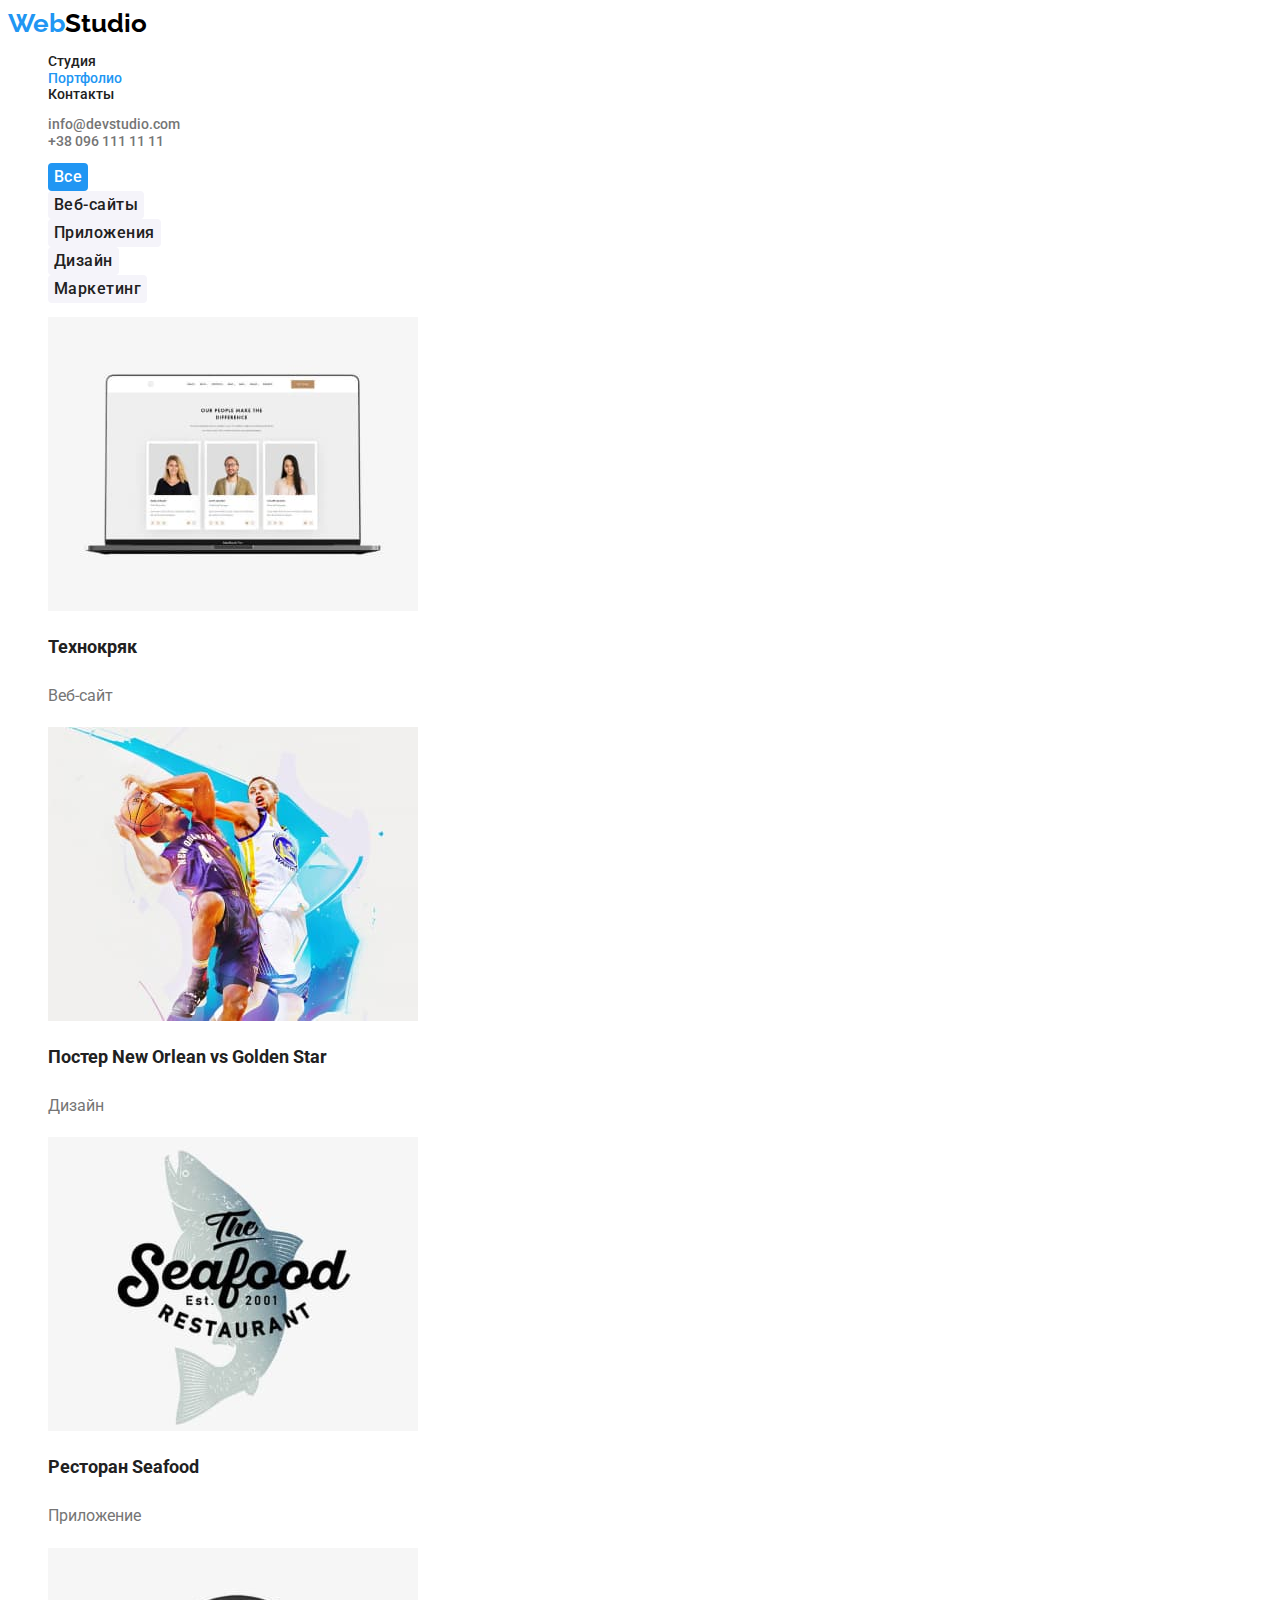
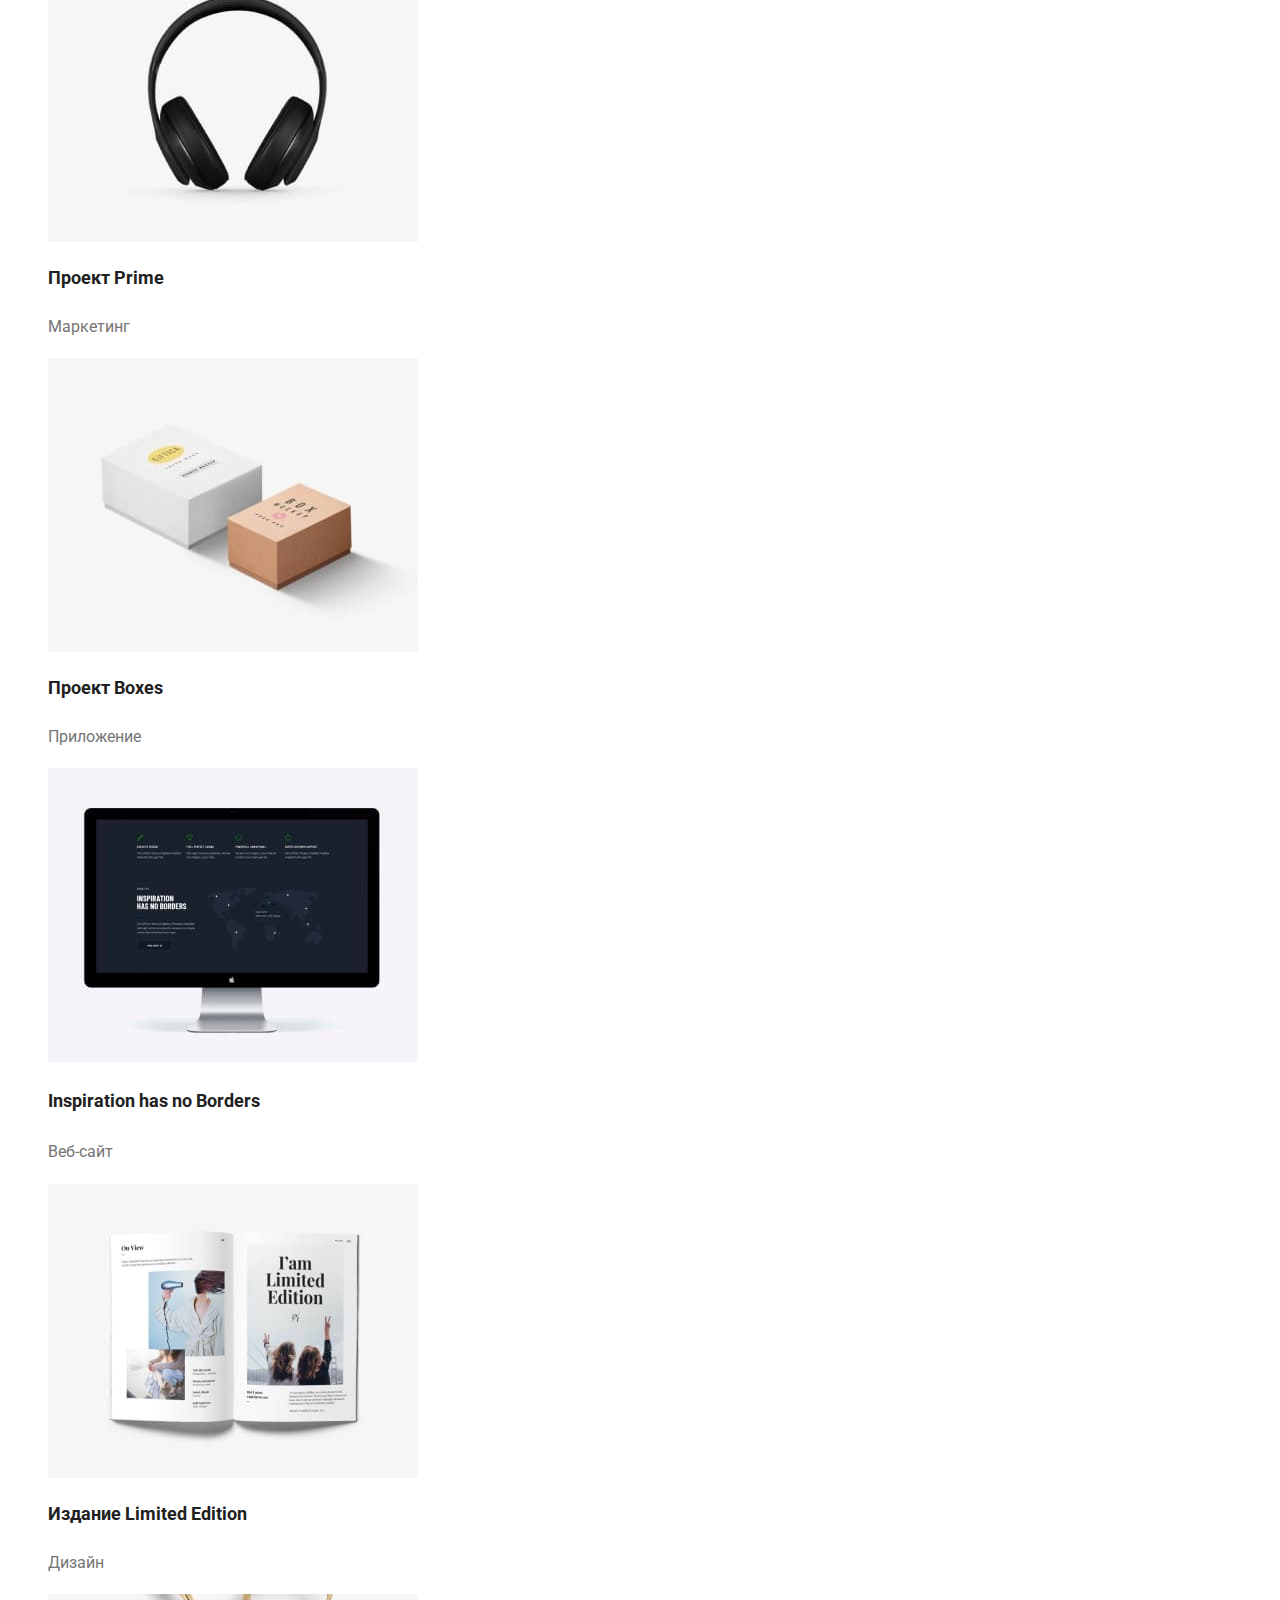
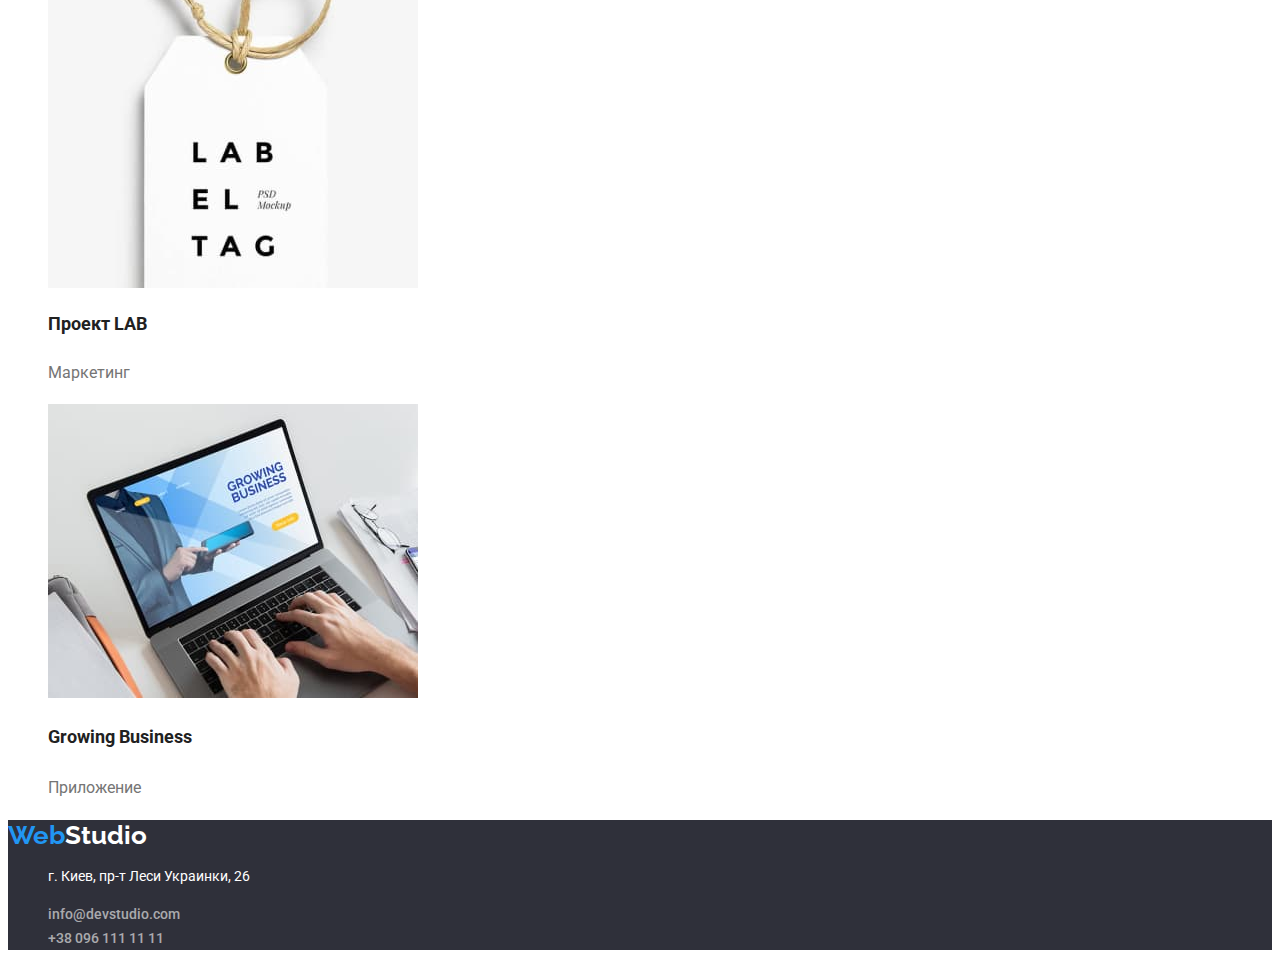
==== portfolio.html @ 25ac6e5a "Initial commit" ====
<!DOCTYPE html>
<html lang="ru">
  <head>
    <meta charset="UTF-8" />
    <meta http-equiv="X-UA-Compatible" content="IE=edge" />
    <meta name="viewport" content="width=device-width, initial-scale=1.0" />
    <title>Портфолио</title>
    <link rel="preconnect" href="https://fonts.googleapis.com" />
    <link rel="preconnect" href="https://fonts.gstatic.com" crossorigin />
    <link
      href="https://fonts.googleapis.com/css2?family=Raleway:wght@700&family=Roboto:wght@400;500;700;900&display=swap"
      rel="stylesheet"
    />
    <link rel="stylesheet" href="./css/styles.css" />
  </head>

  <body>
    <!-- Header section -->
    <header>
      <nav>
        <!-- logo -->
        <a class="logo link" href="./index.html"><span class="logo-web">Web</span>Studio</a>
        <!-- site nav -->
        <ul class="site-nav list">
          <li><a class="link" href="./index.html">Студия</a></li>
          <li><a class="link current" href="./portfolio.html">Портфолио</a></li>
          <li><a class="link" href="#">Контакты</a></li>
        </ul>
      </nav>

      <ul class="site-contacts list">
        <li><a class="link" href="mailto:info@devstudio.com">info@devstudio.com</a></li>
        <li><a class="link" href="tel:+380961111111">+38 096 111 11 11</a></li>
      </ul>
    </header>

    <!-- Main section -->
    <main>
      <section>
        <h1 hidden>Портфолио</h1>

        <!-- Sort filters section -->
        <ul class="list">
          <li>
            <button class="button current" type="button">Все</button>
          </li>
          <li>
            <button class="button" type="button">Веб-сайты</button>
          </li>
          <li>
            <button class="button" type="button">Приложения</button>
          </li>
          <li>
            <button class="button" type="button">Дизайн</button>
          </li>
          <li>
            <button class="button" type="button">Маркетинг</button>
          </li>
        </ul>

        <!-- Portfolio section -->
        <ul class="list">
          <li>
            <a class="link" href="#">
              <img
                src="./images/portfolio-techno.jpg"
                alt="Ноутбук с открытым сайтом на экране."
                width="370"
                height="294"
              />
              <h2 class="portfolio-title-item">Технокряк</h2>
              <p class="section-text">Веб-сайт</p></a
            >
          </li>
          <li>
            <a class="link" href="#"
              ><img
                src="./images/portfolio-poster-no-vs-gs.jpg"
                alt="Ярко стилизованая борьба за мяч двух баскетболистов."
                width="370"
                height="294"
              />
              <h2 class="portfolio-title-item">Постер New Orlean vs Golden Star</h2>
              <p class="section-text">Дизайн</p></a
            >
          </li>
          <li>
            <a class="link" href="#"
              ><img
                src="./images/portfolio-seafood-app.jpg"
                alt="Логотип с названием и рыбой на заднем фоне."
                width="370"
                height="294"
              />
              <h2 class="portfolio-title-item">Ресторан Seafood</h2>
              <p class="section-text">Приложение</p>
            </a>
          </li>
          <li>
            <a class="link" href="#"
              ><img
                src="./images/portfolio-prime.jpg"
                alt="Полноразмерные наушники."
                width="370"
                height="294"
              />
              <h2 class="portfolio-title-item">Проект Prime</h2>
              <p class="section-text">Маркетинг</p></a
            >
          </li>
          <li>
            <a class="link" href="#"
              ><img
                src="./images/portfolio-boxes-app.jpg"
                alt="Две коробки с надписями и логотипами на них."
                width="370"
                height="294"
              />
              <h2 class="portfolio-title-item">Проект Boxes</h2>
              <p class="section-text">Приложение</p></a
            >
          </li>
          <li>
            <a class="link" href="#"
              ><img
                src="./images/portfolio-inb-web.jpg"
                alt="Монитор, на нем открыт сайт."
                width="370"
                height="294"
              />
              <h3 class="portfolio-title-item">Inspiration has no Borders</h3>
              <p class="section-text">Веб-сайт</p></a
            >
          </li>
          <li>
            <a class="link" href="#"
              ><img
                src="./images/portfolio-book-le-dis.jpg"
                alt="Раскрытая книга с картинками."
                width="370"
                height="294"
              />
              <h2 class="portfolio-title-item">Издание Limited Edition</h2>
              <p class="section-text">Дизайн</p></a
            >
          </li>
          <li>
            <a class="link" href="#"
              ><img
                src="./images/portfolio-lab-prj.jpg"
                alt="Ярлык с надписью на веревочке."
                width="370"
                height="294"
              />
              <h2 class="portfolio-title-item">Проект LAB</h2>
              <p class="section-text">Маркетинг</p></a
            >
          </li>
          <li>
            <a class="link" href="#"
              ><img
                src="./images/portfolio-gb-app.jpg"
                alt="Ноутбук за которым работают, на экране запущно приложение."
                width="370"
                height="294"
              />
              <h3 class="portfolio-title-item">Growing Business</h3>
              <p class="section-text">Приложение</p></a
            >
          </li>
        </ul>
      </section>
    </main>

    <!-- Footer section -->
    <footer class="footer-section">
      <!-- logo -->
      <a class="logo link" href="./index.html"
        ><span class="logo-web">Web</span><span class="footer-logo-studio">Studio</span></a
      >

      <address class="footer-site-contacts">
        <ul class="site-contacts list">
          <li><p class="address">г. Киев, пр-т Леси Украинки, 26</p></li>
          <li><a class="link" href="mailto:info@devstudio.com">info@devstudio.com</a></li>
          <li><a class="link" href="tel:+380961111111">+38 096 111 11 11</a></li>
        </ul>
      </address>
    </footer>
  </body>
</html>
---- css/styles.css ----
:root {
  --main-bcg-color: #ffffff;
  --main-txt-color: #757575;
  --brand-accent-color: #2196f3;
  --accent-btn-color: #188ce8;
  --color-nav: #212121;
  --logo-color-part: #000000;
  --button-static-color: #f5f4fa;
  --hero-footer-bcg: #2f303a;
}

/* *==================================================* */
body {
  color: var(--main-txt-color);
  font-family: 'Roboto', sans-serif;
  font-size: 14px;
}

.list {
  list-style: none;
}

.link {
  text-decoration: none;
  font-family: inherit;
}

/* *==================================================* */

/* ************** Studio page ************** */

/* * Header section * */
.logo {
  color: var(--logo-color-part);
  font-family: 'Raleway', sans-serif;
  font-weight: 700;
  font-size: 26px;
  line-height: 1.2;
}
.logo-web {
  color: var(--brand-accent-color);
}
/* site nav */
.site-nav .link {
  color: var(--color-nav);
  font-weight: 500;
  font-size: 14px;
  line-height: 1.1;
}

.site-nav .link:hover,
.site-nav .link:focus {
  color: var(--brand-accent-color);
}

.site-nav .link.current {
  color: var(--brand-accent-color);
}

/* site contacts */
.site-contacts .link {
  color: var(--main-txt-color);
  font-weight: 500;
  font-size: 14px;
  line-height: 1.1;
}

.site-contacts .link:hover,
.site-contacts .link:focus {
  color: var(--brand-accent-color);
}

/* *=================================================* */

/* *Hero section* */
.hero {
  background-color: var(--hero-footer-bcg);
}

.hero-title {
  color: var(--main-bcg-color);
  font-weight: 900;
  font-size: 44px;
  line-height: 1.4;
  text-align: center;
  text-transform: uppercase;
}

/* *Hero button* */
.hero-button {
  border: none;
  color: var(--main-bcg-color);
  font-family: inherit;
  font-weight: 700;
  font-size: 16px;
  line-height: 1.88;
  letter-spacing: 0.06em;

  background: var(--brand-accent-color);
  box-shadow: 0px 4px 4px rgba(0, 0, 0, 0.15);
  border-radius: 4px;
}

.hero-button:hover,
.hero-button:focus {
  cursor: pointer;

  background-color: var(--accent-btn-color);
}

/* *==================================================* */

/* *What are we doing section* */
.section-title {
  color: var(--color-nav);
  font-weight: 700;
  font-size: 36px;
  line-height: 1.2;
}

.section-title-item {
  color: var(--color-nav);
  font-weight: 700;
  font-size: 14px;
  line-height: 1.1;
  text-transform: uppercase;
}

.section-text {
  font-size: 14px;
  line-height: 1.7;
}

/* *Our team section* */
.team {
  background-color: var(--button-static-color);
}

.team-item {
  background-color: var(--main-bcg-color);
}

.team-title-item {
  color: var(--color-nav);
  font-weight: 500;
  font-size: 16px;
  line-height: 1.2;
}

.team-text {
  font-size: 16px;
  line-height: 1.2;
}

/* *==================================================* */

/* *Footer section* */
.footer-section {
  background-color: var(--hero-footer-bcg);
}
.footer-logo-studio {
  color: var(--main-bcg-color);
}
.address {
  color: var(--main-bcg-color);
  font-style: normal;
  font-size: 14px;
  line-height: 1.7;
}
.footer-site-contacts .link {
  color: rgba(255, 255, 255, 0.6);
  font-style: normal;
  font-size: 14px;
  line-height: 1.7;
}
/* *==================================================* */

/* ************** Portfolio page ************** */

/* *Portfolio section* */
.portfolio-title-item {
  color: var(--color-nav);
  font-weight: 700;
  font-size: 18px;
  line-height: 2;
}

.section-text {
  color: var(--main-txt-color);
  font-size: 16px;
  line-height: 1.9;
}
/* *Button* */
.button {
  border: none;
  color: var(--color-nav);
  font-family: inherit;
  font-weight: 500;
  font-size: 16px;
  line-height: 1.62;
  letter-spacing: 0.03em;

  background: var(--button-static-color);
  border-radius: 4px;
}

.button.current {
  background: var(--brand-accent-color);
  color: var(--main-bcg-color);
}

.button:hover,
.button:focus {
  cursor: pointer;
  border: none;
  color: var(--main-bcg-color);

  background: var(--brand-accent-color);
  box-shadow: 0px 3px 1px rgba(0, 0, 0, 0.1), 0px 1px 2px rgba(0, 0, 0, 0.08),
    0px 2px 2px rgba(0, 0, 0, 0.12);
  border-radius: 4px;
}
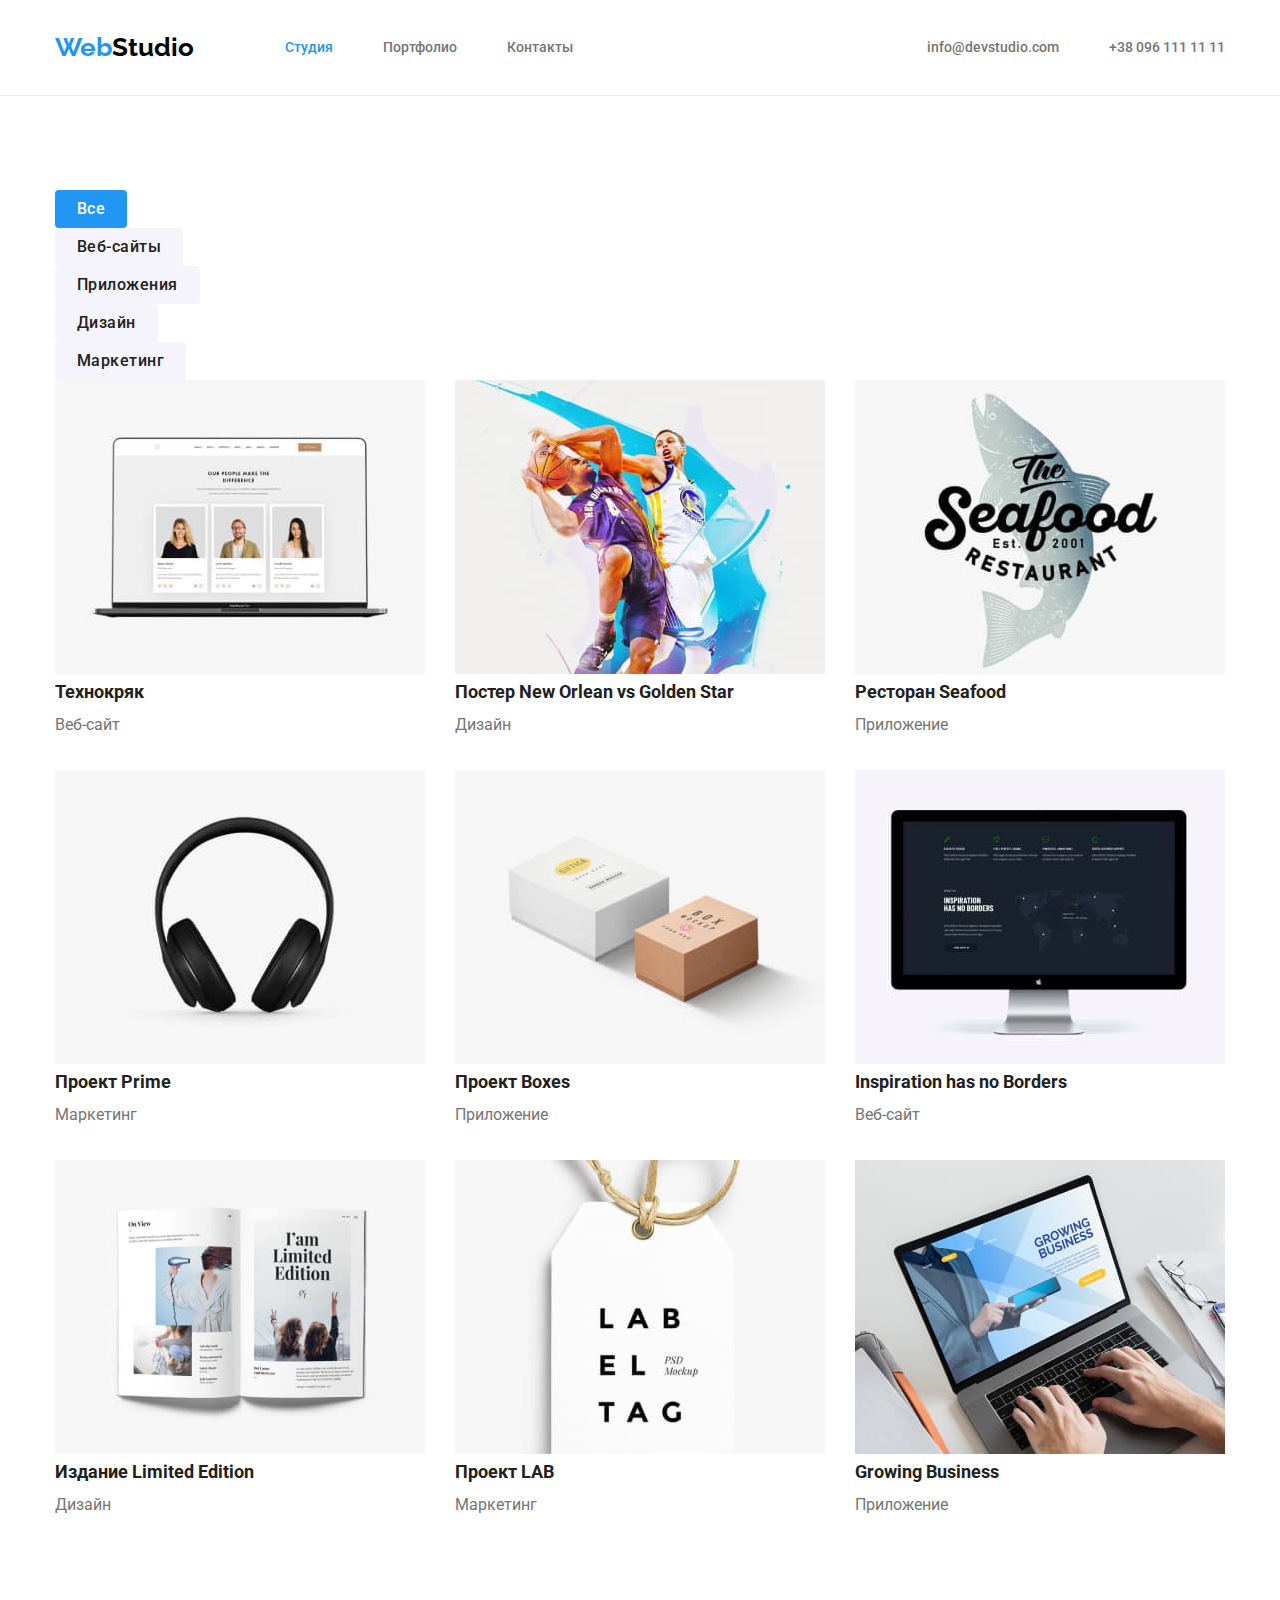
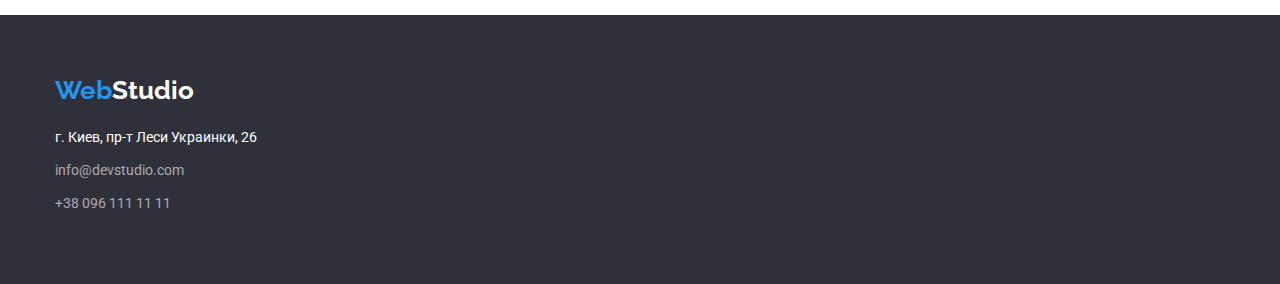
==== commit e7813634: "Добавляет позиционирование Header & footer" ====
--- a/portfolio.html
+++ b/portfolio.html
@@ -11,181 +11,239 @@
       href="https://fonts.googleapis.com/css2?family=Raleway:wght@700&family=Roboto:wght@400;500;700;900&display=swap"
       rel="stylesheet"
     />
+    <link
+      rel="stylesheet"
+      href="https://cdnjs.cloudflare.com/ajax/libs/modern-normalize/1.1.0/modern-normalize.min.css"
+    />
     <link rel="stylesheet" href="./css/styles.css" />
   </head>
 
   <body>
     <!-- Header section -->
-    <header>
-      <nav>
-        <!-- logo -->
-        <a class="logo link" href="./index.html"><span class="logo-web">Web</span>Studio</a>
-        <!-- site nav -->
-        <ul class="site-nav list">
-          <li><a class="link" href="./index.html">Студия</a></li>
-          <li><a class="link current" href="./portfolio.html">Портфолио</a></li>
-          <li><a class="link" href="#">Контакты</a></li>
+
+    <header class="header">
+      <div class="container header-container">
+        <!-- Site navigation -->
+        <nav class="nav">
+          <!-- logo -->
+          <div class="header-logo">
+            <a class="logo link" href="./index.html"><span class="logo-web">Web</span>Studio</a>
+          </div>
+
+          <!-- site nav -->
+          <ul class="site-nav list">
+            <li class="site-nav-item"><a class="link current" href="./index.html">Студия</a></li>
+            <li class="site-nav-item"><a class="link" href="./portfolio.html">Портфолио</a></li>
+            <li class="site-nav-item"><a class="link" href="#">Контакты</a></li>
+          </ul>
+        </nav>
+
+        <!-- Site contacts -->
+
+        <ul class="header-site-contacts list">
+          <li class="site-nav-item">
+            <a class="link" href="mailto:info@devstudio.com">info@devstudio.com</a>
+          </li>
+          <li class="site-nav-item">
+            <a class="link" href="tel:+380961111111">+38 096 111 11 11</a>
+          </li>
         </ul>
-      </nav>
-
-      <ul class="site-contacts list">
-        <li><a class="link" href="mailto:info@devstudio.com">info@devstudio.com</a></li>
-        <li><a class="link" href="tel:+380961111111">+38 096 111 11 11</a></li>
-      </ul>
+      </div>
     </header>
 
     <!-- Main section -->
     <main>
-      <section>
-        <h1 hidden>Портфолио</h1>
-
-        <!-- Sort filters section -->
-        <ul class="list">
-          <li>
-            <button class="button current" type="button">Все</button>
-          </li>
-          <li>
-            <button class="button" type="button">Веб-сайты</button>
-          </li>
-          <li>
-            <button class="button" type="button">Приложения</button>
-          </li>
-          <li>
-            <button class="button" type="button">Дизайн</button>
-          </li>
-          <li>
-            <button class="button" type="button">Маркетинг</button>
-          </li>
-        </ul>
-
-        <!-- Portfolio section -->
-        <ul class="list">
-          <li>
-            <a class="link" href="#">
-              <img
-                src="./images/portfolio-techno.jpg"
-                alt="Ноутбук с открытым сайтом на экране."
-                width="370"
-                height="294"
-              />
-              <h2 class="portfolio-title-item">Технокряк</h2>
-              <p class="section-text">Веб-сайт</p></a
-            >
-          </li>
-          <li>
-            <a class="link" href="#"
-              ><img
-                src="./images/portfolio-poster-no-vs-gs.jpg"
-                alt="Ярко стилизованая борьба за мяч двух баскетболистов."
-                width="370"
-                height="294"
-              />
-              <h2 class="portfolio-title-item">Постер New Orlean vs Golden Star</h2>
-              <p class="section-text">Дизайн</p></a
-            >
-          </li>
-          <li>
-            <a class="link" href="#"
-              ><img
-                src="./images/portfolio-seafood-app.jpg"
-                alt="Логотип с названием и рыбой на заднем фоне."
-                width="370"
-                height="294"
-              />
-              <h2 class="portfolio-title-item">Ресторан Seafood</h2>
-              <p class="section-text">Приложение</p>
-            </a>
-          </li>
-          <li>
-            <a class="link" href="#"
-              ><img
-                src="./images/portfolio-prime.jpg"
-                alt="Полноразмерные наушники."
-                width="370"
-                height="294"
-              />
-              <h2 class="portfolio-title-item">Проект Prime</h2>
-              <p class="section-text">Маркетинг</p></a
-            >
-          </li>
-          <li>
-            <a class="link" href="#"
-              ><img
-                src="./images/portfolio-boxes-app.jpg"
-                alt="Две коробки с надписями и логотипами на них."
-                width="370"
-                height="294"
-              />
-              <h2 class="portfolio-title-item">Проект Boxes</h2>
-              <p class="section-text">Приложение</p></a
-            >
-          </li>
-          <li>
-            <a class="link" href="#"
-              ><img
-                src="./images/portfolio-inb-web.jpg"
-                alt="Монитор, на нем открыт сайт."
-                width="370"
-                height="294"
-              />
-              <h3 class="portfolio-title-item">Inspiration has no Borders</h3>
-              <p class="section-text">Веб-сайт</p></a
-            >
-          </li>
-          <li>
-            <a class="link" href="#"
-              ><img
-                src="./images/portfolio-book-le-dis.jpg"
-                alt="Раскрытая книга с картинками."
-                width="370"
-                height="294"
-              />
-              <h2 class="portfolio-title-item">Издание Limited Edition</h2>
-              <p class="section-text">Дизайн</p></a
-            >
-          </li>
-          <li>
-            <a class="link" href="#"
-              ><img
-                src="./images/portfolio-lab-prj.jpg"
-                alt="Ярлык с надписью на веревочке."
-                width="370"
-                height="294"
-              />
-              <h2 class="portfolio-title-item">Проект LAB</h2>
-              <p class="section-text">Маркетинг</p></a
-            >
-          </li>
-          <li>
-            <a class="link" href="#"
-              ><img
-                src="./images/portfolio-gb-app.jpg"
-                alt="Ноутбук за которым работают, на экране запущно приложение."
-                width="370"
-                height="294"
-              />
-              <h3 class="portfolio-title-item">Growing Business</h3>
-              <p class="section-text">Приложение</p></a
-            >
-          </li>
-        </ul>
+      <section class="section">
+        <div class="container">
+          <h1 hidden>Портфолио</h1>
+
+          <!-- Sort filters section -->
+          <ul class="list">
+            <li>
+              <button class="button current" type="button">Все</button>
+            </li>
+            <li>
+              <button class="button" type="button">Веб-сайты</button>
+            </li>
+            <li>
+              <button class="button" type="button">Приложения</button>
+            </li>
+            <li>
+              <button class="button" type="button">Дизайн</button>
+            </li>
+            <li>
+              <button class="button" type="button">Маркетинг</button>
+            </li>
+          </ul>
+
+          <!-- Portfolio section -->
+          <ul class="portfolio list">
+            <li class="portfolio-item">
+              <div class="portfolio-card">
+                <a class="link" href="#">
+                  <img
+                    src="./images/portfolio-techno.jpg"
+                    alt="Ноутбук с открытым сайтом на экране."
+                    width="370"
+                    height="294"
+                  />
+                  <h2 class="portfolio-title-item">Технокряк</h2>
+                  <p class="section-text">Веб-сайт</p></a
+                >
+              </div>
+            </li>
+
+            <li class="portfolio-item">
+              <div class="portfolio-card">
+                <a class="link" href="#"
+                  ><img
+                    src="./images/portfolio-poster-no-vs-gs.jpg"
+                    alt="Ярко стилизованая борьба за мяч двух баскетболистов."
+                    width="370"
+                    height="294"
+                  />
+                  <h2 class="portfolio-title-item">Постер New Orlean vs Golden Star</h2>
+                  <p class="section-text">Дизайн</p></a
+                >
+              </div>
+            </li>
+
+            <li class="portfolio-item">
+              <div class="portfolio-card">
+                <a class="link" href="#"
+                  ><img
+                    src="./images/portfolio-seafood-app.jpg"
+                    alt="Логотип с названием и рыбой на заднем фоне."
+                    width="370"
+                    height="294"
+                  />
+                  <h2 class="portfolio-title-item">Ресторан Seafood</h2>
+                  <p class="section-text">Приложение</p>
+                </a>
+              </div>
+            </li>
+
+            <li class="portfolio-item">
+              <div class="portfolio-card">
+                <a class="link" href="#"
+                  ><img
+                    src="./images/portfolio-prime.jpg"
+                    alt="Полноразмерные наушники."
+                    width="370"
+                    height="294"
+                  />
+                  <h2 class="portfolio-title-item">Проект Prime</h2>
+                  <p class="section-text">Маркетинг</p></a
+                >
+              </div>
+            </li>
+
+            <li class="portfolio-item">
+              <div class="portfolio-card">
+                <a class="link" href="#"
+                  ><img
+                    src="./images/portfolio-boxes-app.jpg"
+                    alt="Две коробки с надписями и логотипами на них."
+                    width="370"
+                    height="294"
+                  />
+                  <h2 class="portfolio-title-item">Проект Boxes</h2>
+                  <p class="section-text">Приложение</p></a
+                >
+              </div>
+            </li>
+
+            <li class="portfolio-item">
+              <div class="portfolio-card">
+                <a class="link" href="#"
+                  ><img
+                    src="./images/portfolio-inb-web.jpg"
+                    alt="Монитор, на нем открыт сайт."
+                    width="370"
+                    height="294"
+                  />
+                  <h3 class="portfolio-title-item">Inspiration has no Borders</h3>
+                  <p class="section-text">Веб-сайт</p></a
+                >
+              </div>
+            </li>
+
+            <li class="portfolio-item">
+              <div class="portfolio-card">
+                <a class="link" href="#"
+                  ><img
+                    src="./images/portfolio-book-le-dis.jpg"
+                    alt="Раскрытая книга с картинками."
+                    width="370"
+                    height="294"
+                  />
+                  <h2 class="portfolio-title-item">Издание Limited Edition</h2>
+                  <p class="section-text">Дизайн</p></a
+                >
+              </div>
+            </li>
+
+            <li class="portfolio-item">
+              <div class="portfolio-card">
+                <a class="link" href="#"
+                  ><img
+                    src="./images/portfolio-lab-prj.jpg"
+                    alt="Ярлык с надписью на веревочке."
+                    width="370"
+                    height="294"
+                  />
+                  <h2 class="portfolio-title-item">Проект LAB</h2>
+                  <p class="section-text">Маркетинг</p></a
+                >
+              </div>
+            </li>
+
+            <li class="portfolio-item">
+              <div class="portfolio-card">
+                <a class="link" href="#"
+                  ><img
+                    src="./images/portfolio-gb-app.jpg"
+                    alt="Ноутбук за которым работают, на экране запущно приложение."
+                    width="370"
+                    height="294"
+                  />
+                  <h3 class="portfolio-title-item">Growing Business</h3>
+                  <p class="section-text">Приложение</p></a
+                >
+              </div>
+            </li>
+          </ul>
+        </div>
       </section>
     </main>
 
     <!-- Footer section -->
     <footer class="footer-section">
-      <!-- logo -->
-      <a class="logo link" href="./index.html"
-        ><span class="logo-web">Web</span><span class="footer-logo-studio">Studio</span></a
-      >
-
-      <address class="footer-site-contacts">
-        <ul class="site-contacts list">
-          <li><p class="address">г. Киев, пр-т Леси Украинки, 26</p></li>
-          <li><a class="link" href="mailto:info@devstudio.com">info@devstudio.com</a></li>
-          <li><a class="link" href="tel:+380961111111">+38 096 111 11 11</a></li>
-        </ul>
-      </address>
+      <div class="container">
+        <!-- logo -->
+        <div class="footer-logo">
+          <a class="logo link" href="./index.html"
+            ><span class="logo-web">Web</span><span class="footer-logo-studio">Studio</span></a
+          >
+        </div>
+
+        <!-- Address -->
+        <address class="footer-site-contacts">
+          <ul class="list">
+            <li class="site-contacts-item">
+              <p class="address">г. Киев, пр-т Леси Украинки, 26</p>
+            </li>
+
+            <li class="site-contacts-item">
+              <a class="link" href="mailto:info@devstudio.com">info@devstudio.com</a>
+            </li>
+
+            <li class="site-contacts-item">
+              <a class="link" href="tel:+380961111111">+38 096 111 11 11</a>
+            </li>
+          </ul>
+        </address>
+      </div>
     </footer>
   </body>
 </html>
--- a/css/styles.css
+++ b/css/styles.css
@@ -18,6 +18,8 @@
 
 .list {
   list-style: none;
+  margin: 0;
+  padding: 0;
 }
 
 .link {
@@ -25,26 +27,87 @@
   font-family: inherit;
 }
 
-/* *==================================================* */
-
-/* ************** Studio page ************** */
+img {
+  display: block;
+  max-width: 100%;
+  height: auto;
+}
+
+h1,
+h2,
+h3,
+p {
+  margin-top: 0;
+  margin-bottom: 0;
+}
+/* *==================================================* */
+
+/* * Container * */
+.container {
+  width: 1200px;
+  padding-left: 15px;
+  padding-right: 15px;
+  margin-left: auto;
+  margin-right: auto;
+  /* outline: 1px solid red; */
+}
+
+/* * section * */
+.section {
+  padding-top: 94px;
+  padding-bottom: 94px;
+}
+
+/* ******************* Studio page ******************* */
 
 /* * Header section * */
+.header {
+  border-bottom: 1px solid #ececec;
+}
+
+.header-container {
+  display: flex;
+  margin-top: 32px;
+  margin-bottom: 32px;
+}
+
+/* * Site navigation * */
+.nav {
+  display: flex;
+  align-items: center;
+}
+
+.header-logo {
+  margin-right: 91px;
+}
+
 .logo {
   color: var(--logo-color-part);
   font-family: 'Raleway', sans-serif;
-  font-weight: 700;
   font-size: 26px;
+  font-weight: 700;
   line-height: 1.2;
 }
 .logo-web {
   color: var(--brand-accent-color);
 }
-/* site nav */
+
+/* * site nav * */
+.site-nav {
+  display: flex;
+  align-items: center;
+}
+
+.site-nav .site-nav-item:not(:last-child) {
+  margin-right: 50px;
+}
+
 .site-nav .link {
-  color: var(--color-nav);
+  display: block;
+
+  color: var(--color-nav);
+  font-size: 14px;
   font-weight: 500;
-  font-size: 14px;
   line-height: 1.1;
 }
 
@@ -57,45 +120,67 @@
   color: var(--brand-accent-color);
 }
 
-/* site contacts */
-.site-contacts .link {
+/* * Site contacts * */
+
+.header-site-contacts {
+  display: flex;
+  align-items: center;
+  margin-left: auto;
+  /* margin-top: 32px;
+  margin-bottom: 32px; */
+}
+
+.site-nav-item .link {
+  display: block;
+
   color: var(--main-txt-color);
+  font-size: 14px;
   font-weight: 500;
-  font-size: 14px;
   line-height: 1.1;
 }
 
-.site-contacts .link:hover,
-.site-contacts .link:focus {
+.header-site-contacts .site-nav-item:not(:last-child) {
+  margin-right: 50px;
+}
+
+.header-site-contacts .link:hover,
+.header-site-contacts .link:focus {
   color: var(--brand-accent-color);
 }
 
 /* *=================================================* */
 
-/* *Hero section* */
+/* * Main section * */
 .hero {
+  text-align: center;
+  padding-top: 200px;
+  padding-bottom: 200px;
+
   background-color: var(--hero-footer-bcg);
 }
 
 .hero-title {
-  color: var(--main-bcg-color);
+  margin-bottom: 30px;
+
+  color: var(--main-bcg-color);
+  font-size: 44px;
   font-weight: 900;
-  font-size: 44px;
   line-height: 1.4;
-  text-align: center;
   text-transform: uppercase;
 }
 
 /* *Hero button* */
 .hero-button {
-  border: none;
   color: var(--main-bcg-color);
   font-family: inherit;
-  font-weight: 700;
-  font-size: 16px;
+  font-size: 16px;
+  font-weight: 700;
   line-height: 1.88;
   letter-spacing: 0.06em;
 
+  padding: 10px 32px;
+
+  border: none;
   background: var(--brand-accent-color);
   box-shadow: 0px 4px 4px rgba(0, 0, 0, 0.15);
   border-radius: 4px;
@@ -107,29 +192,57 @@
 
   background-color: var(--accent-btn-color);
 }
-
-/* *==================================================* */
-
-/* *What are we doing section* */
-.section-title {
-  color: var(--color-nav);
-  font-weight: 700;
-  font-size: 36px;
-  line-height: 1.2;
+/* *==================================================* */
+
+/* * What are we doing section * */
+
+/* * About section * */
+.about {
+}
+
+/* * Section list * */
+.section-list {
 }
 
 .section-title-item {
-  color: var(--color-nav);
-  font-weight: 700;
-  font-size: 14px;
+  text-align: left;
+
+  color: var(--color-nav);
+  font-size: 14px;
+  font-weight: 700;
   line-height: 1.1;
   text-transform: uppercase;
 }
 
 .section-text {
+  text-align: left;
+  width: 270px;
+
   font-size: 14px;
   line-height: 1.7;
 }
+
+.section-list > .section-list-item:not(:last-child) {
+  margin-right: 30px;
+}
+
+.section-title {
+  margin-bottom: 50px;
+  text-align: center;
+
+  color: var(--color-nav);
+  font-size: 36px;
+  font-weight: 700;
+  line-height: 1.2;
+}
+
+/* * Section images * */
+
+.section-img {
+  display: flex;
+  justify-content: space-between;
+}
+/* *==================================================* */
 
 /* *Our team section* */
 .team {
@@ -157,22 +270,36 @@
 /* *Footer section* */
 .footer-section {
   background-color: var(--hero-footer-bcg);
-}
+  padding-top: 60px;
+  padding-bottom: 60px;
+}
+
+/* * logo * */
+.footer-logo {
+  margin-bottom: 20px;
+}
+
 .footer-logo-studio {
   color: var(--main-bcg-color);
 }
-.address {
-  color: var(--main-bcg-color);
-  font-style: normal;
-  font-size: 14px;
-  line-height: 1.7;
-}
+
+/* * Address  * */
+
 .footer-site-contacts .link {
   color: rgba(255, 255, 255, 0.6);
   font-style: normal;
   font-size: 14px;
   line-height: 1.7;
 }
+.site-contacts-item {
+  margin-bottom: 9px;
+}
+.address {
+  color: var(--main-bcg-color);
+  font-style: normal;
+  font-size: 14px;
+  line-height: 1.7;
+}
 /* *==================================================* */
 
 /* ************** Portfolio page ************** */
@@ -202,6 +329,9 @@
 
   background: var(--button-static-color);
   border-radius: 4px;
+
+  padding: 6px 22px;
+  text-align: center;
 }
 
 .button.current {
@@ -220,3 +350,19 @@
     0px 2px 2px rgba(0, 0, 0, 0.12);
   border-radius: 4px;
 }
+/* ********************************************************************************** */
+.portfolio {
+  display: flex;
+  flex-wrap: wrap;
+
+  margin-left: -30px;
+  margin-top: -30px;
+}
+.portfolio > .portfolio-item {
+  flex-basis: calc(100% / 3 - 30px);
+  margin-left: 30px;
+  margin-top: 30px;
+}
+
+.portfolio-card {
+}
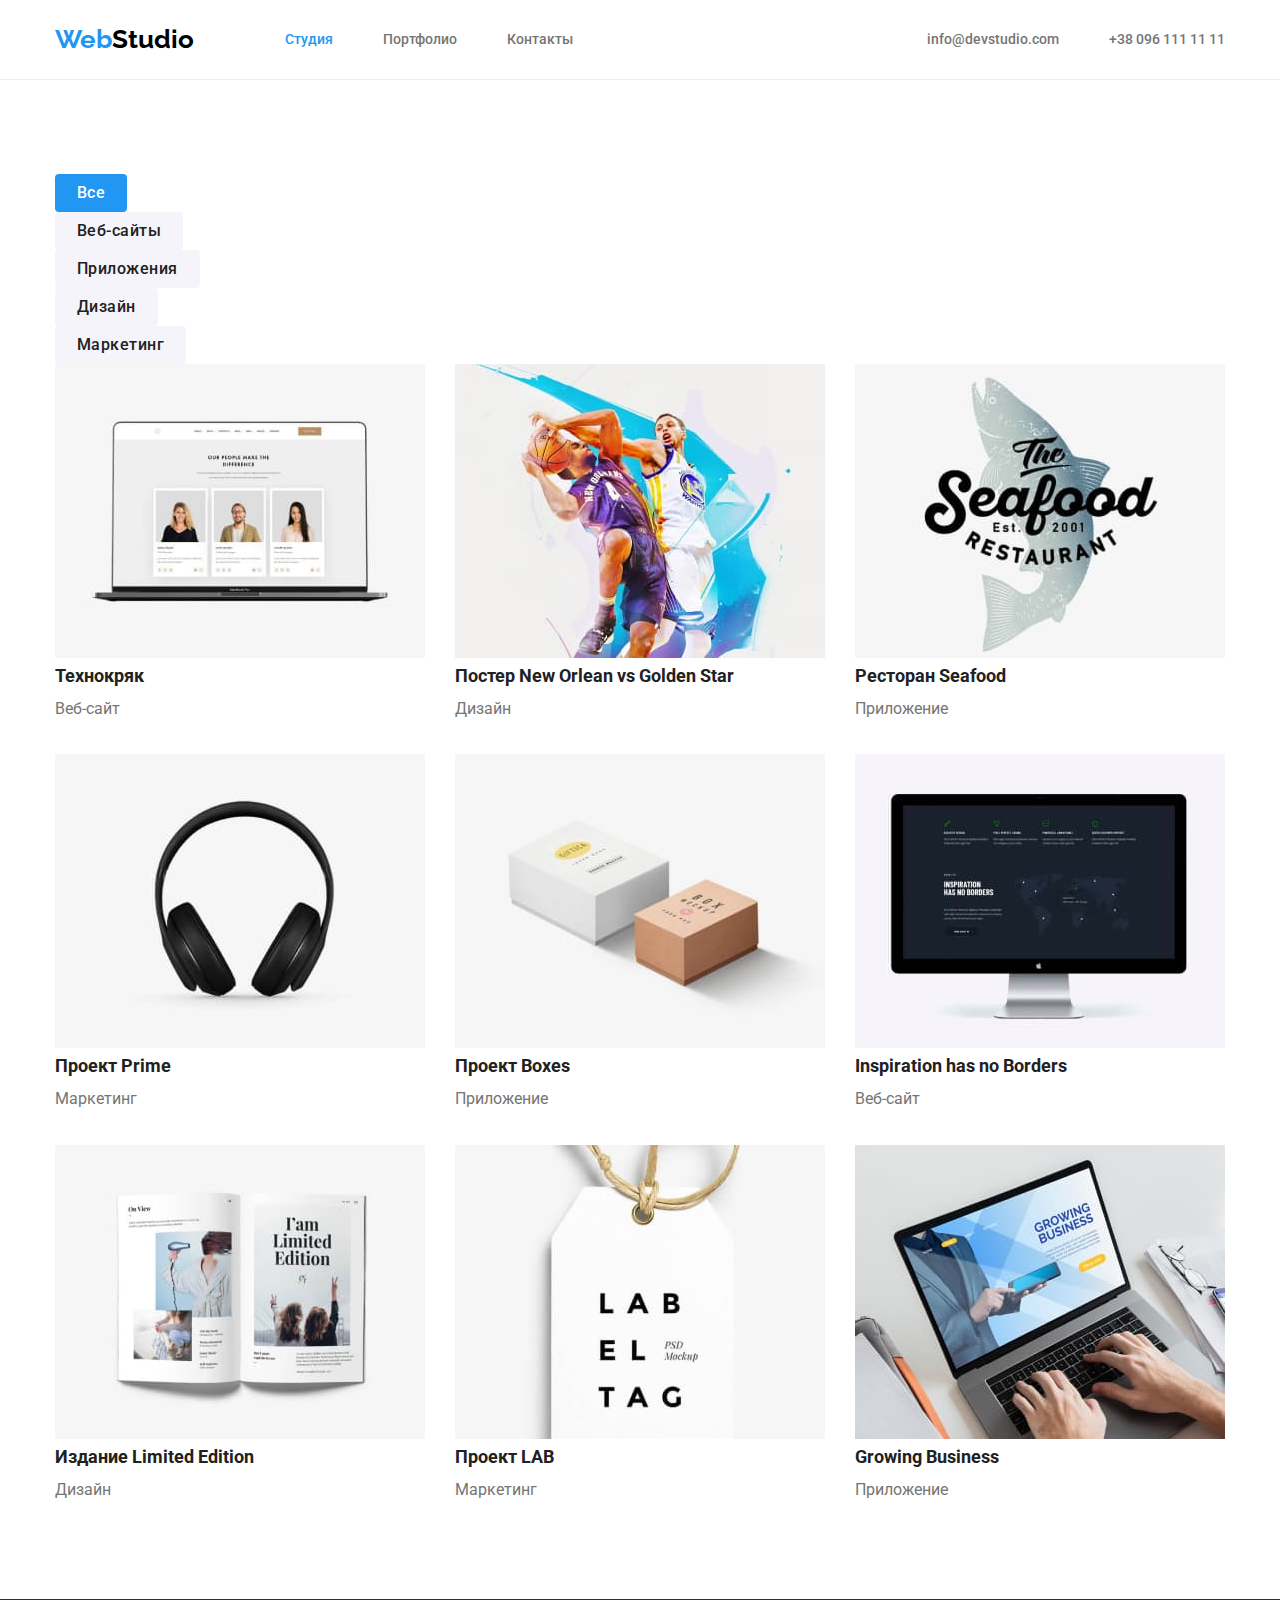
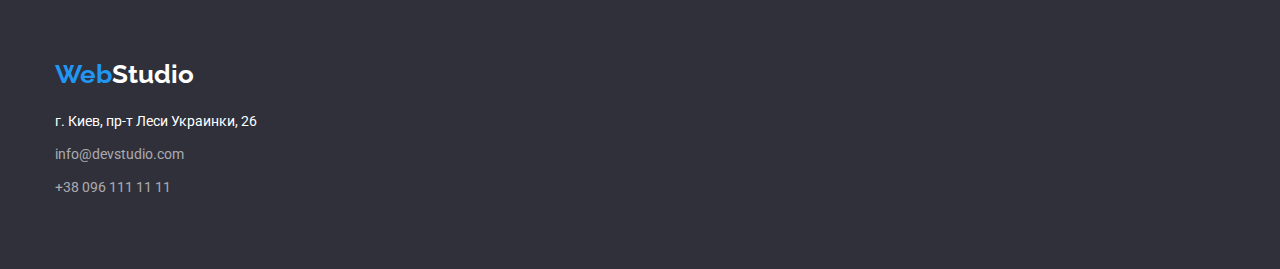
==== commit a3f45ea6: "Index.html is done!" ====
--- a/portfolio.html
+++ b/portfolio.html
@@ -31,10 +31,15 @@
           </div>
 
           <!-- site nav -->
+
           <ul class="site-nav list">
-            <li class="site-nav-item"><a class="link current" href="./index.html">Студия</a></li>
-            <li class="site-nav-item"><a class="link" href="./portfolio.html">Портфолио</a></li>
-            <li class="site-nav-item"><a class="link" href="#">Контакты</a></li>
+            <li class="site-nav-item">
+              <a class="header-link link current" href="./index.html">Студия</a>
+            </li>
+            <li class="site-nav-item">
+              <a class="header-link link" href="./portfolio.html">Портфолио</a>
+            </li>
+            <li class="site-nav-item"><a class="header-link link" href="#">Контакты</a></li>
           </ul>
         </nav>
 
@@ -42,10 +47,10 @@
 
         <ul class="header-site-contacts list">
           <li class="site-nav-item">
-            <a class="link" href="mailto:info@devstudio.com">info@devstudio.com</a>
+            <a class="header-link link" href="mailto:info@devstudio.com">info@devstudio.com</a>
           </li>
           <li class="site-nav-item">
-            <a class="link" href="tel:+380961111111">+38 096 111 11 11</a>
+            <a class="header-link link" href="tel:+380961111111">+38 096 111 11 11</a>
           </li>
         </ul>
       </div>
--- a/css/styles.css
+++ b/css/styles.css
@@ -49,7 +49,6 @@
   padding-right: 15px;
   margin-left: auto;
   margin-right: auto;
-  /* outline: 1px solid red; */
 }
 
 /* * section * */
@@ -67,8 +66,6 @@
 
 .header-container {
   display: flex;
-  margin-top: 32px;
-  margin-bottom: 32px;
 }
 
 /* * Site navigation * */
@@ -102,9 +99,13 @@
   margin-right: 50px;
 }
 
+.header-link {
+  display: block;
+  padding-top: 32px;
+  padding-bottom: 32px;
+}
+
 .site-nav .link {
-  display: block;
-
   color: var(--color-nav);
   font-size: 14px;
   font-weight: 500;
@@ -126,8 +127,6 @@
   display: flex;
   align-items: center;
   margin-left: auto;
-  /* margin-top: 32px;
-  margin-bottom: 32px; */
 }
 
 .site-nav-item .link {
@@ -169,7 +168,7 @@
   text-transform: uppercase;
 }
 
-/* *Hero button* */
+/* * Hero button * */
 .hero-button {
   color: var(--main-bcg-color);
   font-family: inherit;
@@ -196,16 +195,19 @@
 
 /* * What are we doing section * */
 
-/* * About section * */
-.about {
-}
-
 /* * Section list * */
 .section-list {
+  display: flex;
+  margin-bottom: 94px;
+}
+
+.section-list > .section-list-item:not(:last-child) {
+  margin-right: 30px;
 }
 
 .section-title-item {
   text-align: left;
+  margin-bottom: 10px;
 
   color: var(--color-nav);
   font-size: 14px;
@@ -222,10 +224,6 @@
   line-height: 1.7;
 }
 
-.section-list > .section-list-item:not(:last-child) {
-  margin-right: 30px;
-}
-
 .section-title {
   margin-bottom: 50px;
   text-align: center;
@@ -249,11 +247,23 @@
   background-color: var(--button-static-color);
 }
 
-.team-item {
+.team-list {
+  display: flex;
+  justify-content: space-between;
+  text-align: center;
+}
+
+.team-card {
+  height: 368px;
+  width: auto;
   background-color: var(--main-bcg-color);
+  box-shadow: 0px 1px 3px rgba(0, 0, 0, 0.12), 0px 1px 1px rgba(0, 0, 0, 0.14),
+    0px 2px 1px rgba(0, 0, 0, 0.2);
+  border-radius: 0px 0px 4px 4px;
 }
 
 .team-title-item {
+  margin-bottom: 10px;
   color: var(--color-nav);
   font-weight: 500;
   font-size: 16px;
@@ -263,6 +273,9 @@
 .team-text {
   font-size: 16px;
   line-height: 1.2;
+}
+.team-photo {
+  margin-bottom: 30px;
 }
 
 /* *==================================================* */
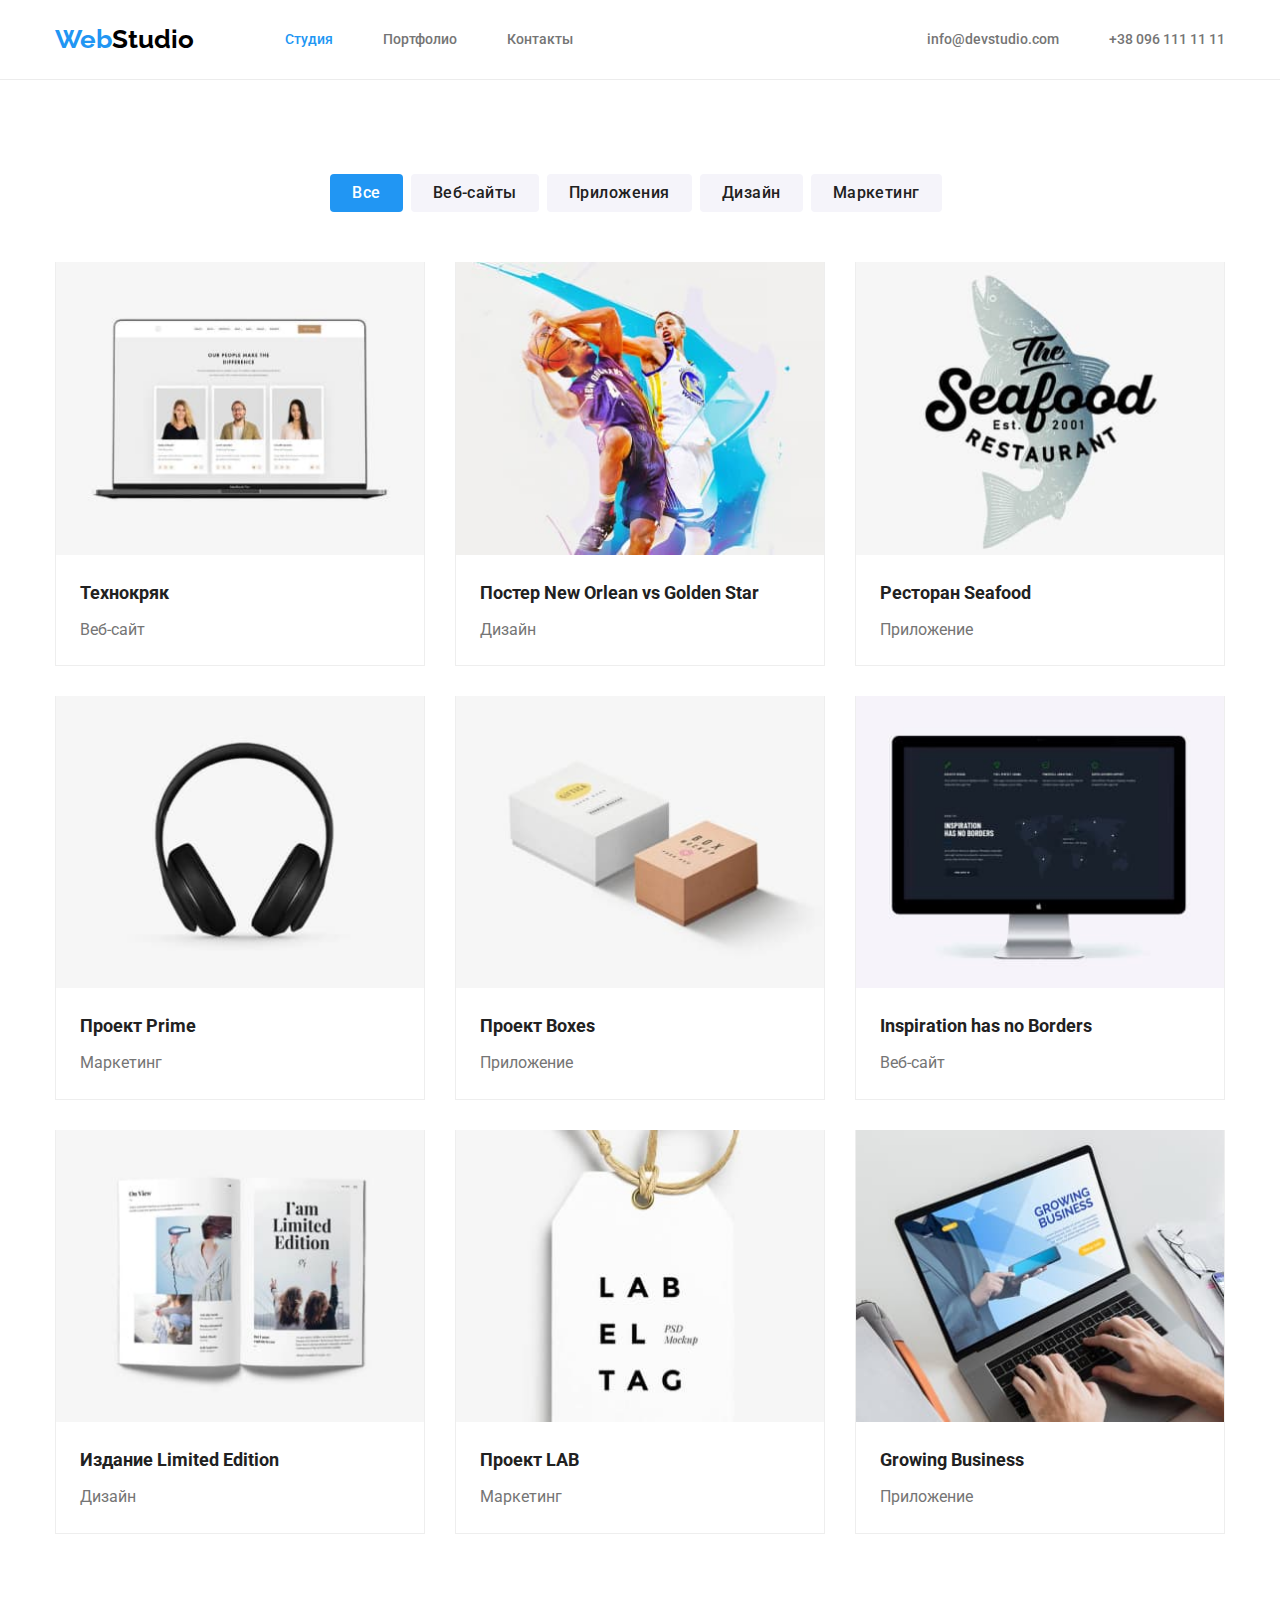
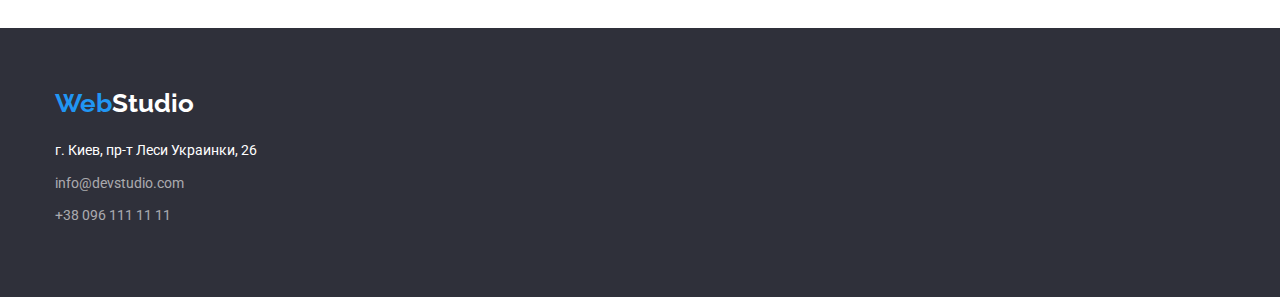
==== commit e1b9bd95: "finish" ====
--- a/portfolio.html
+++ b/portfolio.html
@@ -63,20 +63,24 @@
           <h1 hidden>Портфолио</h1>
 
           <!-- Sort filters section -->
-          <ul class="list">
-            <li>
+          <ul class="filters-btn list">
+            <li class="btn-item">
               <button class="button current" type="button">Все</button>
             </li>
-            <li>
+
+            <li class="btn-item">
               <button class="button" type="button">Веб-сайты</button>
             </li>
-            <li>
+
+            <li class="btn-item">
               <button class="button" type="button">Приложения</button>
             </li>
-            <li>
+
+            <li class="btn-item">
               <button class="button" type="button">Дизайн</button>
             </li>
-            <li>
+
+            <li class="btn-item">
               <button class="button" type="button">Маркетинг</button>
             </li>
           </ul>
@@ -87,134 +91,161 @@
               <div class="portfolio-card">
                 <a class="link" href="#">
                   <img
+                    class="portfolio-photo"
                     src="./images/portfolio-techno.jpg"
                     alt="Ноутбук с открытым сайтом на экране."
                     width="370"
                     height="294"
                   />
-                  <h2 class="portfolio-title-item">Технокряк</h2>
-                  <p class="section-text">Веб-сайт</p></a
-                >
-              </div>
-            </li>
-
-            <li class="portfolio-item">
-              <div class="portfolio-card">
-                <a class="link" href="#"
-                  ><img
+                  <div class="portfolio-text">
+                    <h2 class="portfolio-title-item">Технокряк</h2>
+                  <p class="section-text">Веб-сайт</p></a>
+                  </div>
+                
+              </div>
+            </li>
+
+            <li class="portfolio-item">
+              <div class="portfolio-card">
+                <a class="link" href="#"
+                  ><img
+                    class="portfolio-photo"
                     src="./images/portfolio-poster-no-vs-gs.jpg"
                     alt="Ярко стилизованая борьба за мяч двух баскетболистов."
                     width="370"
                     height="294"
                   />
-                  <h2 class="portfolio-title-item">Постер New Orlean vs Golden Star</h2>
-                  <p class="section-text">Дизайн</p></a
-                >
-              </div>
-            </li>
-
-            <li class="portfolio-item">
-              <div class="portfolio-card">
-                <a class="link" href="#"
-                  ><img
+                  <div class="portfolio-text">
+                    <h2 class="portfolio-title-item">Постер New Orlean vs Golden Star</h2>
+                    <p class="section-text">Дизайн</p></a
+                                    >
+                  </div>
+              </div>
+            </li>
+
+            <li class="portfolio-item">
+              <div class="portfolio-card">
+                <a class="link" href="#"
+                  ><img
+                    class="portfolio-photo"
                     src="./images/portfolio-seafood-app.jpg"
                     alt="Логотип с названием и рыбой на заднем фоне."
                     width="370"
                     height="294"
                   />
-                  <h2 class="portfolio-title-item">Ресторан Seafood</h2>
-                  <p class="section-text">Приложение</p>
-                </a>
-              </div>
-            </li>
-
-            <li class="portfolio-item">
-              <div class="portfolio-card">
-                <a class="link" href="#"
-                  ><img
+                  <div class="portfolio-text">
+                    <h2 class="portfolio-title-item">Ресторан Seafood</h2>
+                    <p class="section-text">Приложение</p>
+                                    </a>
+                  </div>
+              </div>
+            </li>
+
+            <li class="portfolio-item">
+              <div class="portfolio-card">
+                <a class="link" href="#"
+                  ><img
+                    class="portfolio-photo"
                     src="./images/portfolio-prime.jpg"
                     alt="Полноразмерные наушники."
                     width="370"
                     height="294"
                   />
-                  <h2 class="portfolio-title-item">Проект Prime</h2>
-                  <p class="section-text">Маркетинг</p></a
-                >
-              </div>
-            </li>
-
-            <li class="portfolio-item">
-              <div class="portfolio-card">
-                <a class="link" href="#"
-                  ><img
+                  <div class="portfolio-text">
+                    <h2 class="portfolio-title-item">Проект Prime</h2>
+                    <p class="section-text">Маркетинг</p></a
+                                    >
+                  </div>
+              </div>
+            </li>
+
+            <li class="portfolio-item">
+              <div class="portfolio-card">
+                <a class="link" href="#"
+                  ><img
+                    class="portfolio-photo"
                     src="./images/portfolio-boxes-app.jpg"
                     alt="Две коробки с надписями и логотипами на них."
                     width="370"
                     height="294"
                   />
-                  <h2 class="portfolio-title-item">Проект Boxes</h2>
-                  <p class="section-text">Приложение</p></a
-                >
-              </div>
-            </li>
-
-            <li class="portfolio-item">
-              <div class="portfolio-card">
-                <a class="link" href="#"
-                  ><img
+                  <div class="portfolio-text">
+                    <h2 class="portfolio-title-item">Проект Boxes</h2>
+                    <p class="section-text">Приложение</p></a
+                                    >
+                  </div>
+              </div>
+            </li>
+
+            <li class="portfolio-item">
+              <div class="portfolio-card">
+                <a class="link" href="#"
+                  ><img
+                    class="portfolio-photo"
                     src="./images/portfolio-inb-web.jpg"
                     alt="Монитор, на нем открыт сайт."
                     width="370"
                     height="294"
                   />
-                  <h3 class="portfolio-title-item">Inspiration has no Borders</h3>
-                  <p class="section-text">Веб-сайт</p></a
-                >
-              </div>
-            </li>
-
-            <li class="portfolio-item">
-              <div class="portfolio-card">
-                <a class="link" href="#"
-                  ><img
+                  <div class="portfolio-text">
+                    <h3 class="portfolio-title-item">Inspiration has no Borders</h3>
+                    <p class="section-text">Веб-сайт</p></a
+                                    >
+                  </div>
+              </div>
+            </li>
+
+            <li class="portfolio-item">
+              <div class="portfolio-card">
+                <a class="link" href="#"
+                  ><img
+                    class="portfolio-photo"
                     src="./images/portfolio-book-le-dis.jpg"
                     alt="Раскрытая книга с картинками."
                     width="370"
                     height="294"
                   />
-                  <h2 class="portfolio-title-item">Издание Limited Edition</h2>
-                  <p class="section-text">Дизайн</p></a
-                >
-              </div>
-            </li>
-
-            <li class="portfolio-item">
-              <div class="portfolio-card">
-                <a class="link" href="#"
-                  ><img
+                  <div class="portfolio-text">
+                    <h2 class="portfolio-title-item">Издание Limited Edition</h2>
+                    <p class="section-text">Дизайн</p></a
+                                    >
+                  </div>
+              </div>
+            </li>
+
+            <li class="portfolio-item">
+              <div class="portfolio-card">
+                <a class="link" href="#"
+                  ><img
+                    class="portfolio-photo"
                     src="./images/portfolio-lab-prj.jpg"
                     alt="Ярлык с надписью на веревочке."
                     width="370"
                     height="294"
                   />
-                  <h2 class="portfolio-title-item">Проект LAB</h2>
-                  <p class="section-text">Маркетинг</p></a
-                >
-              </div>
-            </li>
-
-            <li class="portfolio-item">
-              <div class="portfolio-card">
-                <a class="link" href="#"
-                  ><img
+                  <div class="portfolio-text">
+                    <h2 class="portfolio-title-item">Проект LAB</h2>
+                    <p class="section-text">Маркетинг</p></a
+                                    >
+                  </div>
+              </div>
+            </li>
+
+            <li class="portfolio-item">
+              <div class="portfolio-card">
+                <a class="link" href="#"
+                  ><img
+                    class="portfolio-photo"
                     src="./images/portfolio-gb-app.jpg"
                     alt="Ноутбук за которым работают, на экране запущно приложение."
                     width="370"
                     height="294"
                   />
-                  <h3 class="portfolio-title-item">Growing Business</h3>
-                  <p class="section-text">Приложение</p></a
-                >
+                  <div class="portfolio-text">
+                    <h3 class="portfolio-title-item">Growing Business</h3>
+                    <p class="section-text">Приложение</p></a
+                                    >
+                  </div>
               </div>
             </li>
           </ul>
--- a/css/styles.css
+++ b/css/styles.css
@@ -256,6 +256,7 @@
 .team-card {
   height: 368px;
   width: auto;
+
   background-color: var(--main-bcg-color);
   box-shadow: 0px 1px 3px rgba(0, 0, 0, 0.12), 0px 1px 1px rgba(0, 0, 0, 0.14),
     0px 2px 1px rgba(0, 0, 0, 0.2);
@@ -264,6 +265,7 @@
 
 .team-title-item {
   margin-bottom: 10px;
+
   color: var(--color-nav);
   font-weight: 500;
   font-size: 16px;
@@ -331,6 +333,17 @@
   line-height: 1.9;
 }
 /* *Button* */
+
+.filters-btn {
+  display: flex;
+  justify-content: center;
+  margin-bottom: 50px;
+}
+
+.btn-item {
+  margin-right: 8px;
+}
+
 .button {
   border: none;
   color: var(--color-nav);
@@ -363,7 +376,7 @@
     0px 2px 2px rgba(0, 0, 0, 0.12);
   border-radius: 4px;
 }
-/* ********************************************************************************** */
+
 .portfolio {
   display: flex;
   flex-wrap: wrap;
@@ -375,7 +388,24 @@
   flex-basis: calc(100% / 3 - 30px);
   margin-left: 30px;
   margin-top: 30px;
-}
-
-.portfolio-card {
-}
+
+  text-align: left;
+  background: #ffffff;
+  border-left: 1px solid #eeeeee;
+  border-right: 1px solid #eeeeee;
+  border-bottom: 1px solid #eeeeee;
+}
+
+.portfolio-photo {
+  margin-bottom: 20px;
+}
+
+.portfolio-text {
+  padding-left: 24px;
+  padding-bottom: 20px;
+}
+
+.portfolio-title-item {
+  margin-bottom: 4px;
+}
+/* ********************************************************************************** */
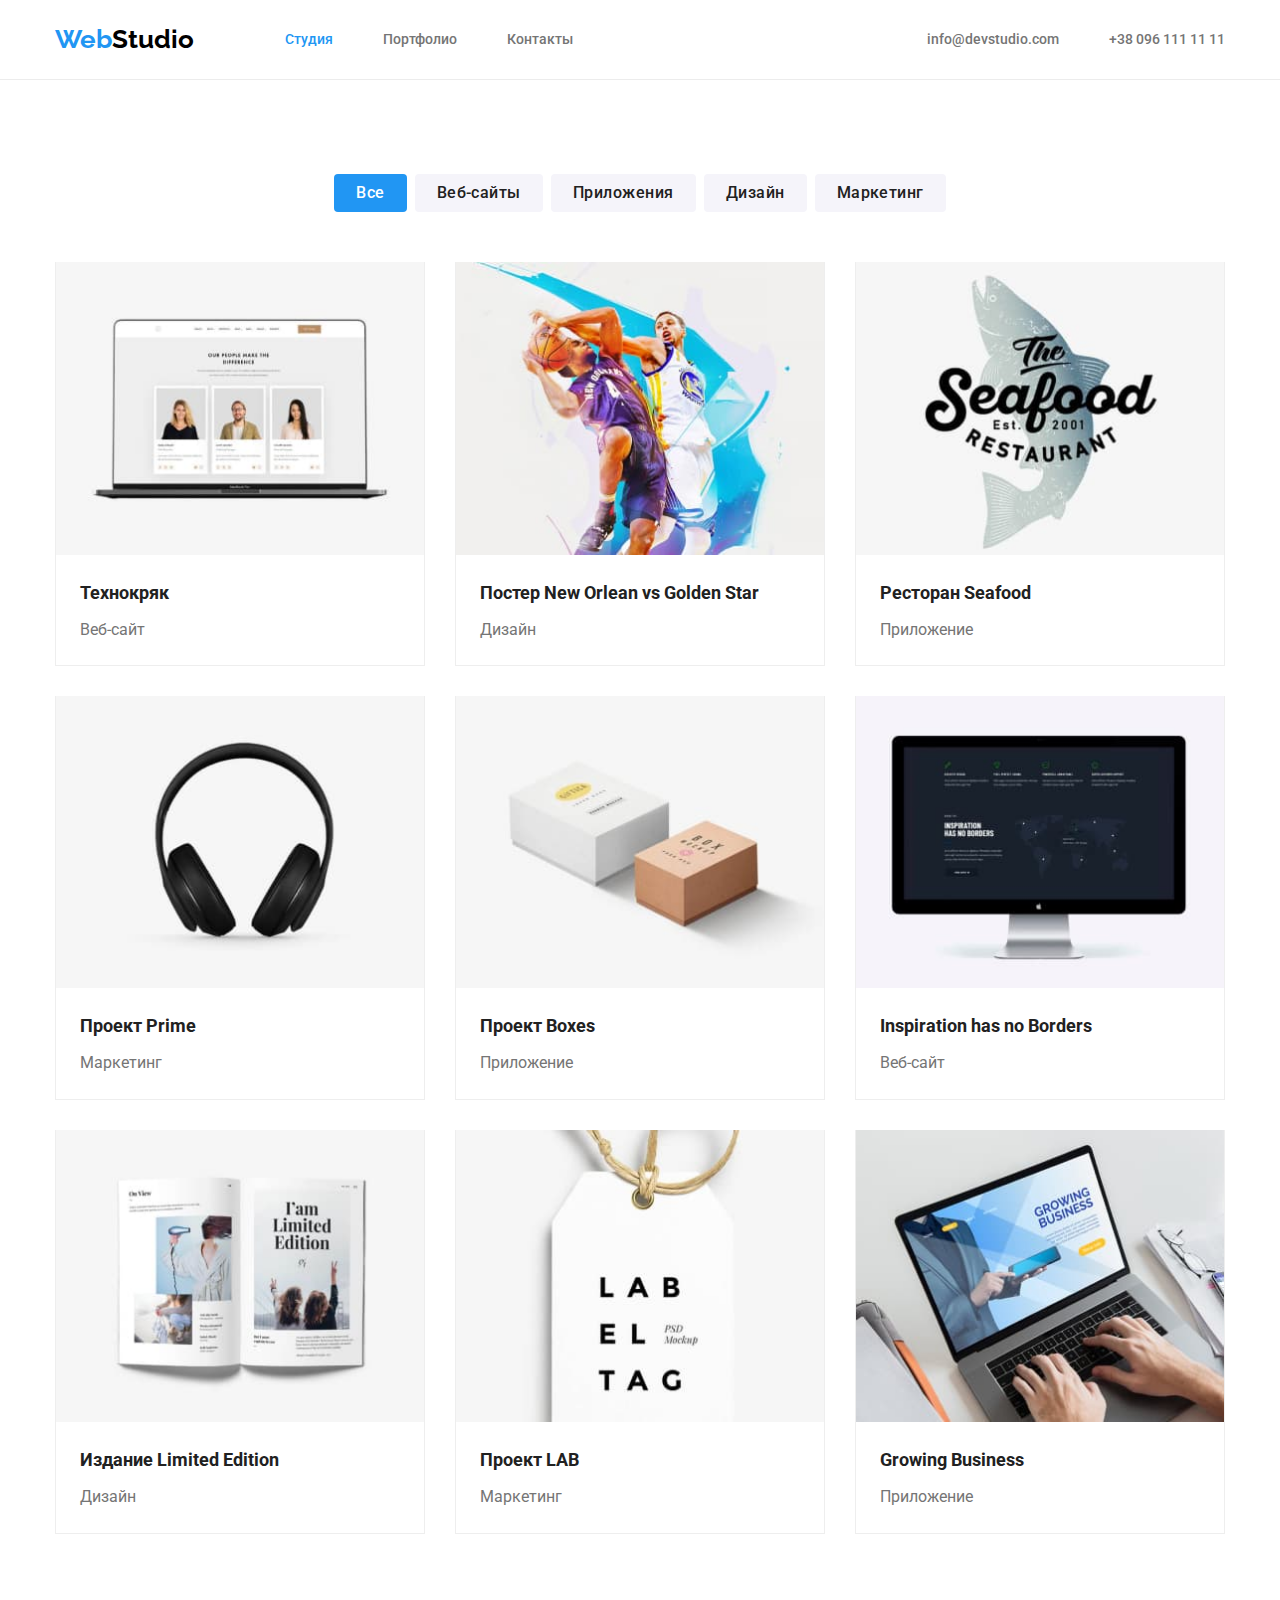
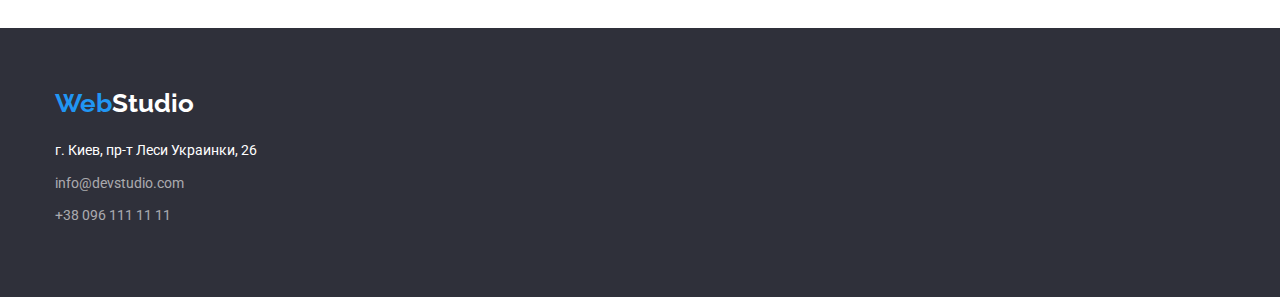
==== commit 23773db8: "Обновление согласно ТЗ" ====
--- a/portfolio.html
+++ b/portfolio.html
@@ -60,7 +60,7 @@
     <main>
       <section class="section">
         <div class="container">
-          <h1 hidden>Портфолио</h1>
+          <h1 class="visually-hidden">Портфолио</h1>
 
           <!-- Sort filters section -->
           <ul class="filters-btn list">
@@ -88,171 +88,152 @@
           <!-- Portfolio section -->
           <ul class="portfolio list">
             <li class="portfolio-item">
-              <div class="portfolio-card">
-                <a class="link" href="#">
-                  <img
-                    class="portfolio-photo"
-                    src="./images/portfolio-techno.jpg"
-                    alt="Ноутбук с открытым сайтом на экране."
-                    width="370"
-                    height="294"
-                  />
-                  <div class="portfolio-text">
-                    <h2 class="portfolio-title-item">Технокряк</h2>
-                  <p class="section-text">Веб-сайт</p></a>
-                  </div>
-                
-              </div>
-            </li>
-
-            <li class="portfolio-item">
-              <div class="portfolio-card">
-                <a class="link" href="#"
-                  ><img
-                    class="portfolio-photo"
-                    src="./images/portfolio-poster-no-vs-gs.jpg"
-                    alt="Ярко стилизованая борьба за мяч двух баскетболистов."
-                    width="370"
-                    height="294"
-                  />
-                  <div class="portfolio-text">
-                    <h2 class="portfolio-title-item">Постер New Orlean vs Golden Star</h2>
-                    <p class="section-text">Дизайн</p></a
-                                    >
-                  </div>
-              </div>
-            </li>
-
-            <li class="portfolio-item">
-              <div class="portfolio-card">
-                <a class="link" href="#"
-                  ><img
-                    class="portfolio-photo"
-                    src="./images/portfolio-seafood-app.jpg"
-                    alt="Логотип с названием и рыбой на заднем фоне."
-                    width="370"
-                    height="294"
-                  />
-                  <div class="portfolio-text">
-                    <h2 class="portfolio-title-item">Ресторан Seafood</h2>
-                    <p class="section-text">Приложение</p>
-                                    </a>
-                  </div>
-              </div>
-            </li>
-
-            <li class="portfolio-item">
-              <div class="portfolio-card">
-                <a class="link" href="#"
-                  ><img
-                    class="portfolio-photo"
-                    src="./images/portfolio-prime.jpg"
-                    alt="Полноразмерные наушники."
-                    width="370"
-                    height="294"
-                  />
-                  <div class="portfolio-text">
-                    <h2 class="portfolio-title-item">Проект Prime</h2>
-                    <p class="section-text">Маркетинг</p></a
-                                    >
-                  </div>
-              </div>
-            </li>
-
-            <li class="portfolio-item">
-              <div class="portfolio-card">
-                <a class="link" href="#"
-                  ><img
-                    class="portfolio-photo"
-                    src="./images/portfolio-boxes-app.jpg"
-                    alt="Две коробки с надписями и логотипами на них."
-                    width="370"
-                    height="294"
-                  />
-                  <div class="portfolio-text">
-                    <h2 class="portfolio-title-item">Проект Boxes</h2>
-                    <p class="section-text">Приложение</p></a
-                                    >
-                  </div>
-              </div>
-            </li>
-
-            <li class="portfolio-item">
-              <div class="portfolio-card">
-                <a class="link" href="#"
-                  ><img
-                    class="portfolio-photo"
-                    src="./images/portfolio-inb-web.jpg"
-                    alt="Монитор, на нем открыт сайт."
-                    width="370"
-                    height="294"
-                  />
-                  <div class="portfolio-text">
-                    <h3 class="portfolio-title-item">Inspiration has no Borders</h3>
-                    <p class="section-text">Веб-сайт</p></a
-                                    >
-                  </div>
-              </div>
-            </li>
-
-            <li class="portfolio-item">
-              <div class="portfolio-card">
-                <a class="link" href="#"
-                  ><img
-                    class="portfolio-photo"
-                    src="./images/portfolio-book-le-dis.jpg"
-                    alt="Раскрытая книга с картинками."
-                    width="370"
-                    height="294"
-                  />
-                  <div class="portfolio-text">
-                    <h2 class="portfolio-title-item">Издание Limited Edition</h2>
-                    <p class="section-text">Дизайн</p></a
-                                    >
-                  </div>
-              </div>
-            </li>
-
-            <li class="portfolio-item">
-              <div class="portfolio-card">
-                <a class="link" href="#"
-                  ><img
-                    class="portfolio-photo"
-                    src="./images/portfolio-lab-prj.jpg"
-                    alt="Ярлык с надписью на веревочке."
-                    width="370"
-                    height="294"
-                  />
-                  <div class="portfolio-text">
-                    <h2 class="portfolio-title-item">Проект LAB</h2>
-                    <p class="section-text">Маркетинг</p></a
-                                    >
-                  </div>
-              </div>
-            </li>
-
-            <li class="portfolio-item">
-              <div class="portfolio-card">
-                <a class="link" href="#"
-                  ><img
-                    class="portfolio-photo"
-                    src="./images/portfolio-gb-app.jpg"
-                    alt="Ноутбук за которым работают, на экране запущно приложение."
-                    width="370"
-                    height="294"
-                  />
-                  <div class="portfolio-text">
-                    <h3 class="portfolio-title-item">Growing Business</h3>
-                    <p class="section-text">Приложение</p></a
-                                    >
-                  </div>
-              </div>
+              <a class="link" href="#">
+                <img
+                  class="portfolio-photo"
+                  src="./images/portfolio-techno.jpg"
+                  alt="Ноутбук с открытым сайтом на экране."
+                  width="370"
+                  height="294"
+                />
+                <div class="portfolio-text">
+                  <h2 class="portfolio-title-item">Технокряк</h2>
+                  <p class="section-text">Веб-сайт</p>
+                </div></a
+              >
+            </li>
+
+            <li class="portfolio-item">
+              <a class="link" href="#"
+                ><img
+                  class="portfolio-photo"
+                  src="./images/portfolio-poster-no-vs-gs.jpg"
+                  alt="Ярко стилизованая борьба за мяч двух баскетболистов."
+                  width="370"
+                  height="294"
+                />
+                <div class="portfolio-text">
+                  <h2 class="portfolio-title-item">Постер New Orlean vs Golden Star</h2>
+                  <p class="section-text">Дизайн</p>
+                </div></a
+              >
+            </li>
+
+            <li class="portfolio-item">
+              <a class="link" href="#"
+                ><img
+                  class="portfolio-photo"
+                  src="./images/portfolio-seafood-app.jpg"
+                  alt="Логотип с названием и рыбой на заднем фоне."
+                  width="370"
+                  height="294"
+                />
+                <div class="portfolio-text">
+                  <h2 class="portfolio-title-item">Ресторан Seafood</h2>
+                  <p class="section-text">Приложение</p>
+                </div></a
+              >
+            </li>
+
+            <li class="portfolio-item">
+              <a class="link" href="#"
+                ><img
+                  class="portfolio-photo"
+                  src="./images/portfolio-prime.jpg"
+                  alt="Полноразмерные наушники."
+                  width="370"
+                  height="294"
+                />
+                <div class="portfolio-text">
+                  <h2 class="portfolio-title-item">Проект Prime</h2>
+                  <p class="section-text">Маркетинг</p>
+                </div></a
+              >
+            </li>
+
+            <li class="portfolio-item">
+              <a class="link" href="#"
+                ><img
+                  class="portfolio-photo"
+                  src="./images/portfolio-boxes-app.jpg"
+                  alt="Две коробки с надписями и логотипами на них."
+                  width="370"
+                  height="294"
+                />
+                <div class="portfolio-text">
+                  <h2 class="portfolio-title-item">Проект Boxes</h2>
+                  <p class="section-text">Приложение</p>
+                </div></a
+              >
+            </li>
+
+            <li class="portfolio-item">
+              <a class="link" href="#"
+                ><img
+                  class="portfolio-photo"
+                  src="./images/portfolio-inb-web.jpg"
+                  alt="Монитор, на нем открыт сайт."
+                  width="370"
+                  height="294"
+                />
+                <div class="portfolio-text">
+                  <h3 class="portfolio-title-item">Inspiration has no Borders</h3>
+                  <p class="section-text">Веб-сайт</p>
+                </div></a
+              >
+            </li>
+
+            <li class="portfolio-item">
+              <a class="link" href="#"
+                ><img
+                  class="portfolio-photo"
+                  src="./images/portfolio-book-le-dis.jpg"
+                  alt="Раскрытая книга с картинками."
+                  width="370"
+                  height="294"
+                />
+                <div class="portfolio-text">
+                  <h2 class="portfolio-title-item">Издание Limited Edition</h2>
+                  <p class="section-text">Дизайн</p>
+                </div></a
+              >
+            </li>
+
+            <li class="portfolio-item">
+              <a class="link" href="#"
+                ><img
+                  class="portfolio-photo"
+                  src="./images/portfolio-lab-prj.jpg"
+                  alt="Ярлык с надписью на веревочке."
+                  width="370"
+                  height="294"
+                />
+                <div class="portfolio-text">
+                  <h2 class="portfolio-title-item">Проект LAB</h2>
+                  <p class="section-text">Маркетинг</p>
+                </div></a
+              >
+            </li>
+
+            <li class="portfolio-item">
+              <a class="link" href="#"
+                ><img
+                  class="portfolio-photo"
+                  src="./images/portfolio-gb-app.jpg"
+                  alt="Ноутбук за которым работают, на экране запущно приложение."
+                  width="370"
+                  height="294"
+                />
+                <div class="portfolio-text">
+                  <h3 class="portfolio-title-item">Growing Business</h3>
+                  <p class="section-text">Приложение</p>
+                </div></a
+              >
             </li>
           </ul>
         </div>
       </section>
     </main>
-
     <!-- Footer section -->
     <footer class="footer-section">
       <div class="container">
--- a/css/styles.css
+++ b/css/styles.css
@@ -40,6 +40,20 @@
   margin-top: 0;
   margin-bottom: 0;
 }
+
+.visually-hidden {
+  position: absolute;
+  width: 1px;
+  height: 1px;
+  margin: -1px;
+  border: 0;
+  padding: 0;
+  white-space: nowrap;
+  clip-path: inset(100%);
+  clip: rect(0 0 0 0);
+  overflow: hidden;
+}
+
 /* *==================================================* */
 
 /* * Container * */
@@ -254,9 +268,6 @@
 }
 
 .team-card {
-  height: 368px;
-  width: auto;
-
   background-color: var(--main-bcg-color);
   box-shadow: 0px 1px 3px rgba(0, 0, 0, 0.12), 0px 1px 1px rgba(0, 0, 0, 0.14),
     0px 2px 1px rgba(0, 0, 0, 0.2);
@@ -275,6 +286,7 @@
 .team-text {
   font-size: 16px;
   line-height: 1.2;
+  margin-bottom: 30px;
 }
 .team-photo {
   margin-bottom: 30px;
@@ -319,19 +331,8 @@
 
 /* ************** Portfolio page ************** */
 
-/* *Portfolio section* */
-.portfolio-title-item {
-  color: var(--color-nav);
-  font-weight: 700;
-  font-size: 18px;
-  line-height: 2;
-}
-
-.section-text {
-  color: var(--main-txt-color);
-  font-size: 16px;
-  line-height: 1.9;
-}
+/* * Sort filters section * */
+
 /* *Button* */
 
 .filters-btn {
@@ -340,7 +341,7 @@
   margin-bottom: 50px;
 }
 
-.btn-item {
+.btn-item:not(:last-child) {
   margin-right: 8px;
 }
 
@@ -355,7 +356,6 @@
 
   background: var(--button-static-color);
   border-radius: 4px;
-
   padding: 6px 22px;
   text-align: center;
 }
@@ -377,6 +377,7 @@
   border-radius: 4px;
 }
 
+/* *Portfolio section* */
 .portfolio {
   display: flex;
   flex-wrap: wrap;
@@ -390,7 +391,7 @@
   margin-top: 30px;
 
   text-align: left;
-  background: #ffffff;
+  background: var(--main-bcg-color);
   border-left: 1px solid #eeeeee;
   border-right: 1px solid #eeeeee;
   border-bottom: 1px solid #eeeeee;
@@ -400,6 +401,19 @@
   margin-bottom: 20px;
 }
 
+.portfolio-title-item {
+  color: var(--color-nav);
+  font-weight: 700;
+  font-size: 18px;
+  line-height: 2;
+}
+
+.section-text {
+  color: var(--main-txt-color);
+  font-size: 16px;
+  line-height: 1.9;
+}
+
 .portfolio-text {
   padding-left: 24px;
   padding-bottom: 20px;
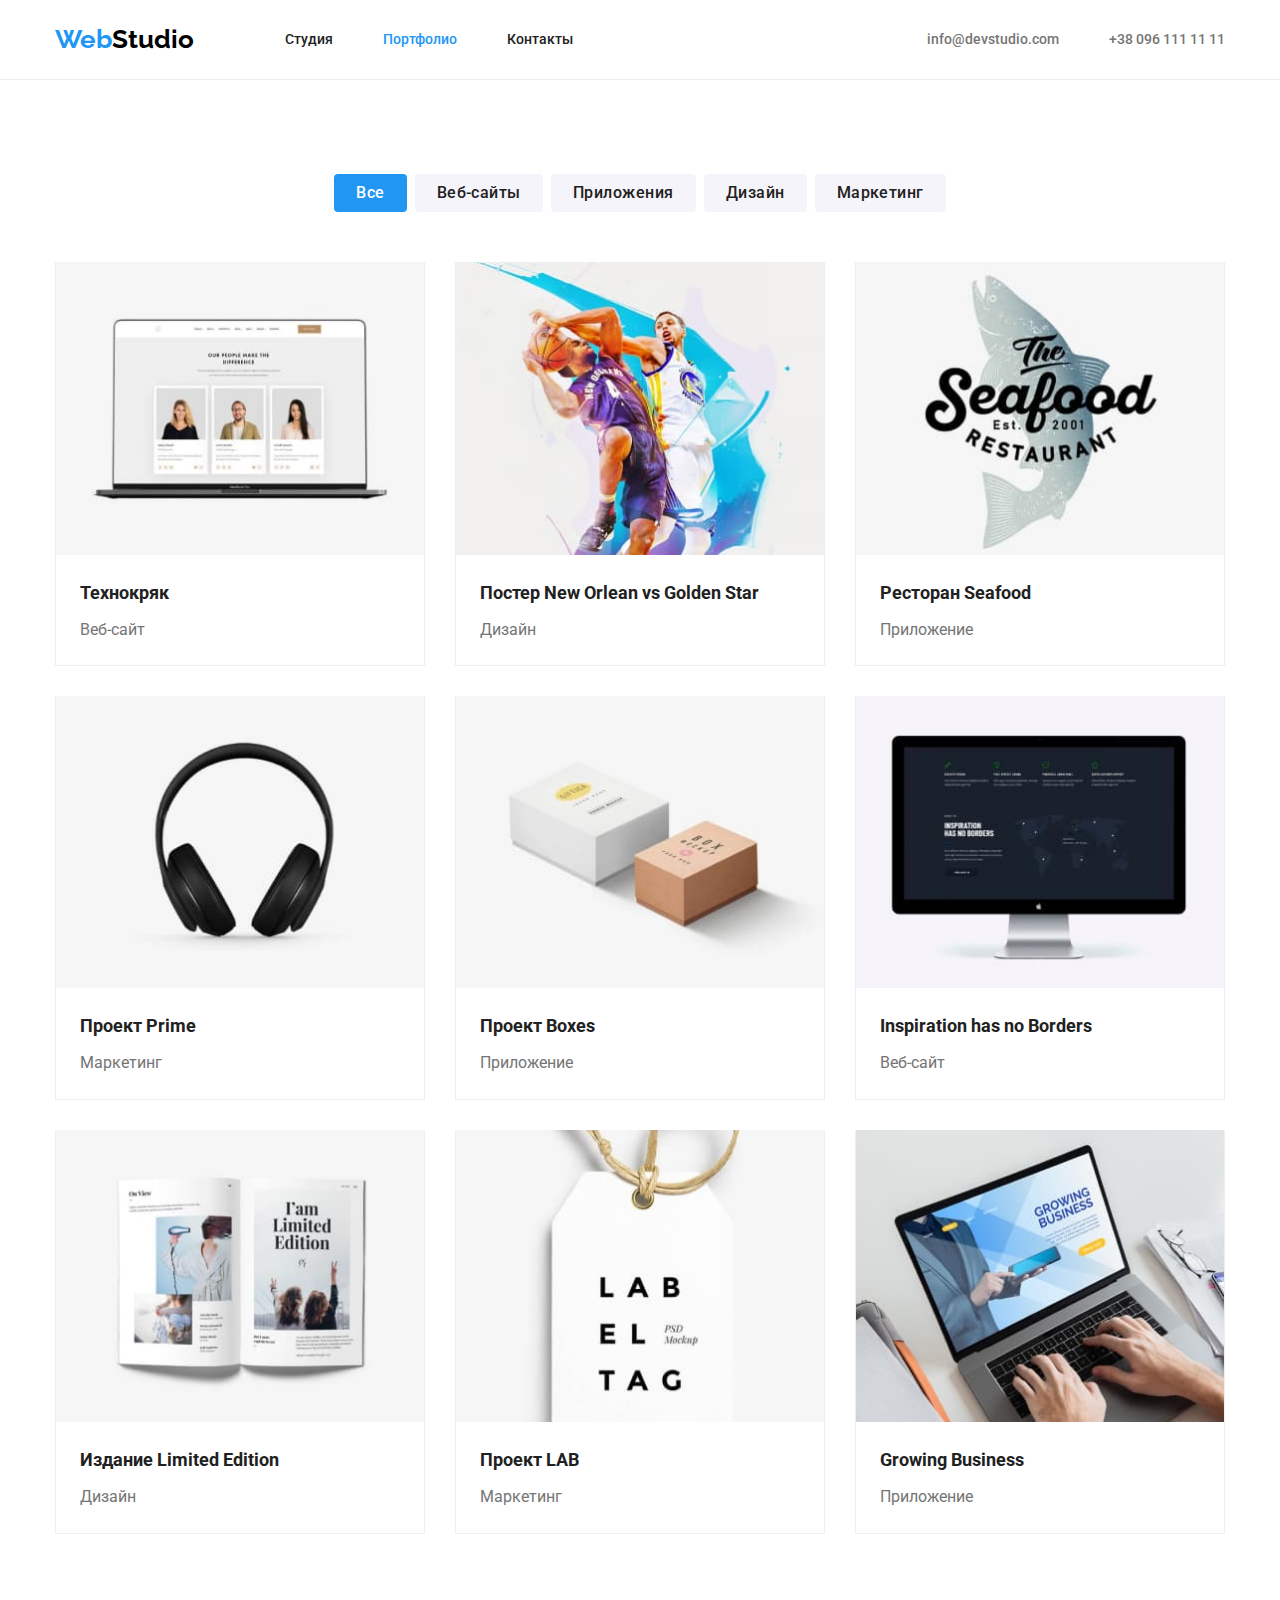
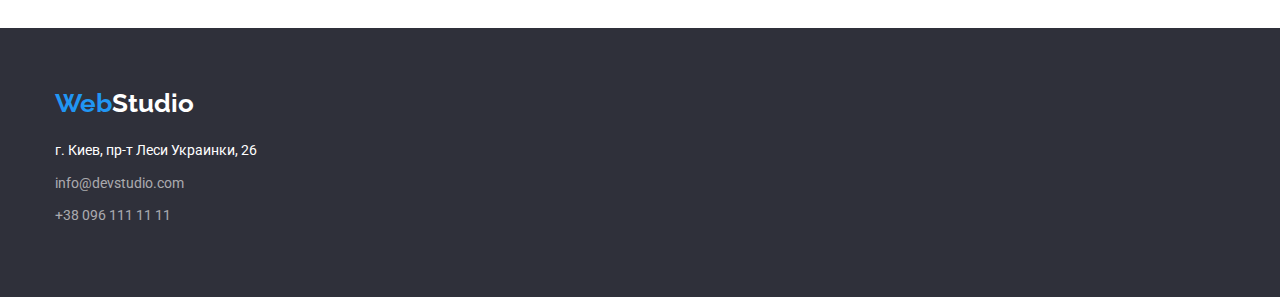
==== commit dd1df2cf: "Исправления согласно замечаний ментора" ====
--- a/portfolio.html
+++ b/portfolio.html
@@ -34,10 +34,10 @@
 
           <ul class="site-nav list">
             <li class="site-nav-item">
-              <a class="header-link link current" href="./index.html">Студия</a>
+              <a class="header-link link" href="./index.html">Студия</a>
             </li>
             <li class="site-nav-item">
-              <a class="header-link link" href="./portfolio.html">Портфолио</a>
+              <a class="header-link link current" href="./portfolio.html">Портфолио</a>
             </li>
             <li class="site-nav-item"><a class="header-link link" href="#">Контакты</a></li>
           </ul>
@@ -90,7 +90,6 @@
             <li class="portfolio-item">
               <a class="link" href="#">
                 <img
-                  class="portfolio-photo"
                   src="./images/portfolio-techno.jpg"
                   alt="Ноутбук с открытым сайтом на экране."
                   width="370"
@@ -106,7 +105,6 @@
             <li class="portfolio-item">
               <a class="link" href="#"
                 ><img
-                  class="portfolio-photo"
                   src="./images/portfolio-poster-no-vs-gs.jpg"
                   alt="Ярко стилизованая борьба за мяч двух баскетболистов."
                   width="370"
@@ -122,7 +120,6 @@
             <li class="portfolio-item">
               <a class="link" href="#"
                 ><img
-                  class="portfolio-photo"
                   src="./images/portfolio-seafood-app.jpg"
                   alt="Логотип с названием и рыбой на заднем фоне."
                   width="370"
@@ -138,7 +135,6 @@
             <li class="portfolio-item">
               <a class="link" href="#"
                 ><img
-                  class="portfolio-photo"
                   src="./images/portfolio-prime.jpg"
                   alt="Полноразмерные наушники."
                   width="370"
@@ -154,7 +150,6 @@
             <li class="portfolio-item">
               <a class="link" href="#"
                 ><img
-                  class="portfolio-photo"
                   src="./images/portfolio-boxes-app.jpg"
                   alt="Две коробки с надписями и логотипами на них."
                   width="370"
@@ -170,7 +165,6 @@
             <li class="portfolio-item">
               <a class="link" href="#"
                 ><img
-                  class="portfolio-photo"
                   src="./images/portfolio-inb-web.jpg"
                   alt="Монитор, на нем открыт сайт."
                   width="370"
@@ -186,7 +180,6 @@
             <li class="portfolio-item">
               <a class="link" href="#"
                 ><img
-                  class="portfolio-photo"
                   src="./images/portfolio-book-le-dis.jpg"
                   alt="Раскрытая книга с картинками."
                   width="370"
@@ -202,7 +195,6 @@
             <li class="portfolio-item">
               <a class="link" href="#"
                 ><img
-                  class="portfolio-photo"
                   src="./images/portfolio-lab-prj.jpg"
                   alt="Ярлык с надписью на веревочке."
                   width="370"
@@ -218,7 +210,6 @@
             <li class="portfolio-item">
               <a class="link" href="#"
                 ><img
-                  class="portfolio-photo"
                   src="./images/portfolio-gb-app.jpg"
                   alt="Ноутбук за которым работают, на экране запущно приложение."
                   width="370"
--- a/css/styles.css
+++ b/css/styles.css
@@ -53,7 +53,6 @@
   clip: rect(0 0 0 0);
   overflow: hidden;
 }
-
 /* *==================================================* */
 
 /* * Container * */
@@ -114,6 +113,8 @@
 }
 
 .header-link {
+  color: var(--main-txt-color);
+
   display: block;
   padding-top: 32px;
   padding-bottom: 32px;
@@ -146,7 +147,6 @@
 .site-nav-item .link {
   display: block;
 
-  color: var(--main-txt-color);
   font-size: 14px;
   font-weight: 500;
   line-height: 1.1;
@@ -210,9 +210,12 @@
 /* * What are we doing section * */
 
 /* * Section list * */
+
+.section-truncation {
+  padding-bottom: 0;
+}
 .section-list {
   display: flex;
-  margin-bottom: 94px;
 }
 
 .section-list > .section-list-item:not(:last-child) {
@@ -286,10 +289,10 @@
 .team-text {
   font-size: 16px;
   line-height: 1.2;
-  margin-bottom: 30px;
-}
-.team-photo {
-  margin-bottom: 30px;
+}
+.card-content {
+  padding-top: 30px;
+  padding-bottom: 30px;
 }
 
 /* *==================================================* */
@@ -397,10 +400,6 @@
   border-bottom: 1px solid #eeeeee;
 }
 
-.portfolio-photo {
-  margin-bottom: 20px;
-}
-
 .portfolio-title-item {
   color: var(--color-nav);
   font-weight: 700;
@@ -415,8 +414,7 @@
 }
 
 .portfolio-text {
-  padding-left: 24px;
-  padding-bottom: 20px;
+  padding: 20px 24px;
 }
 
 .portfolio-title-item {
